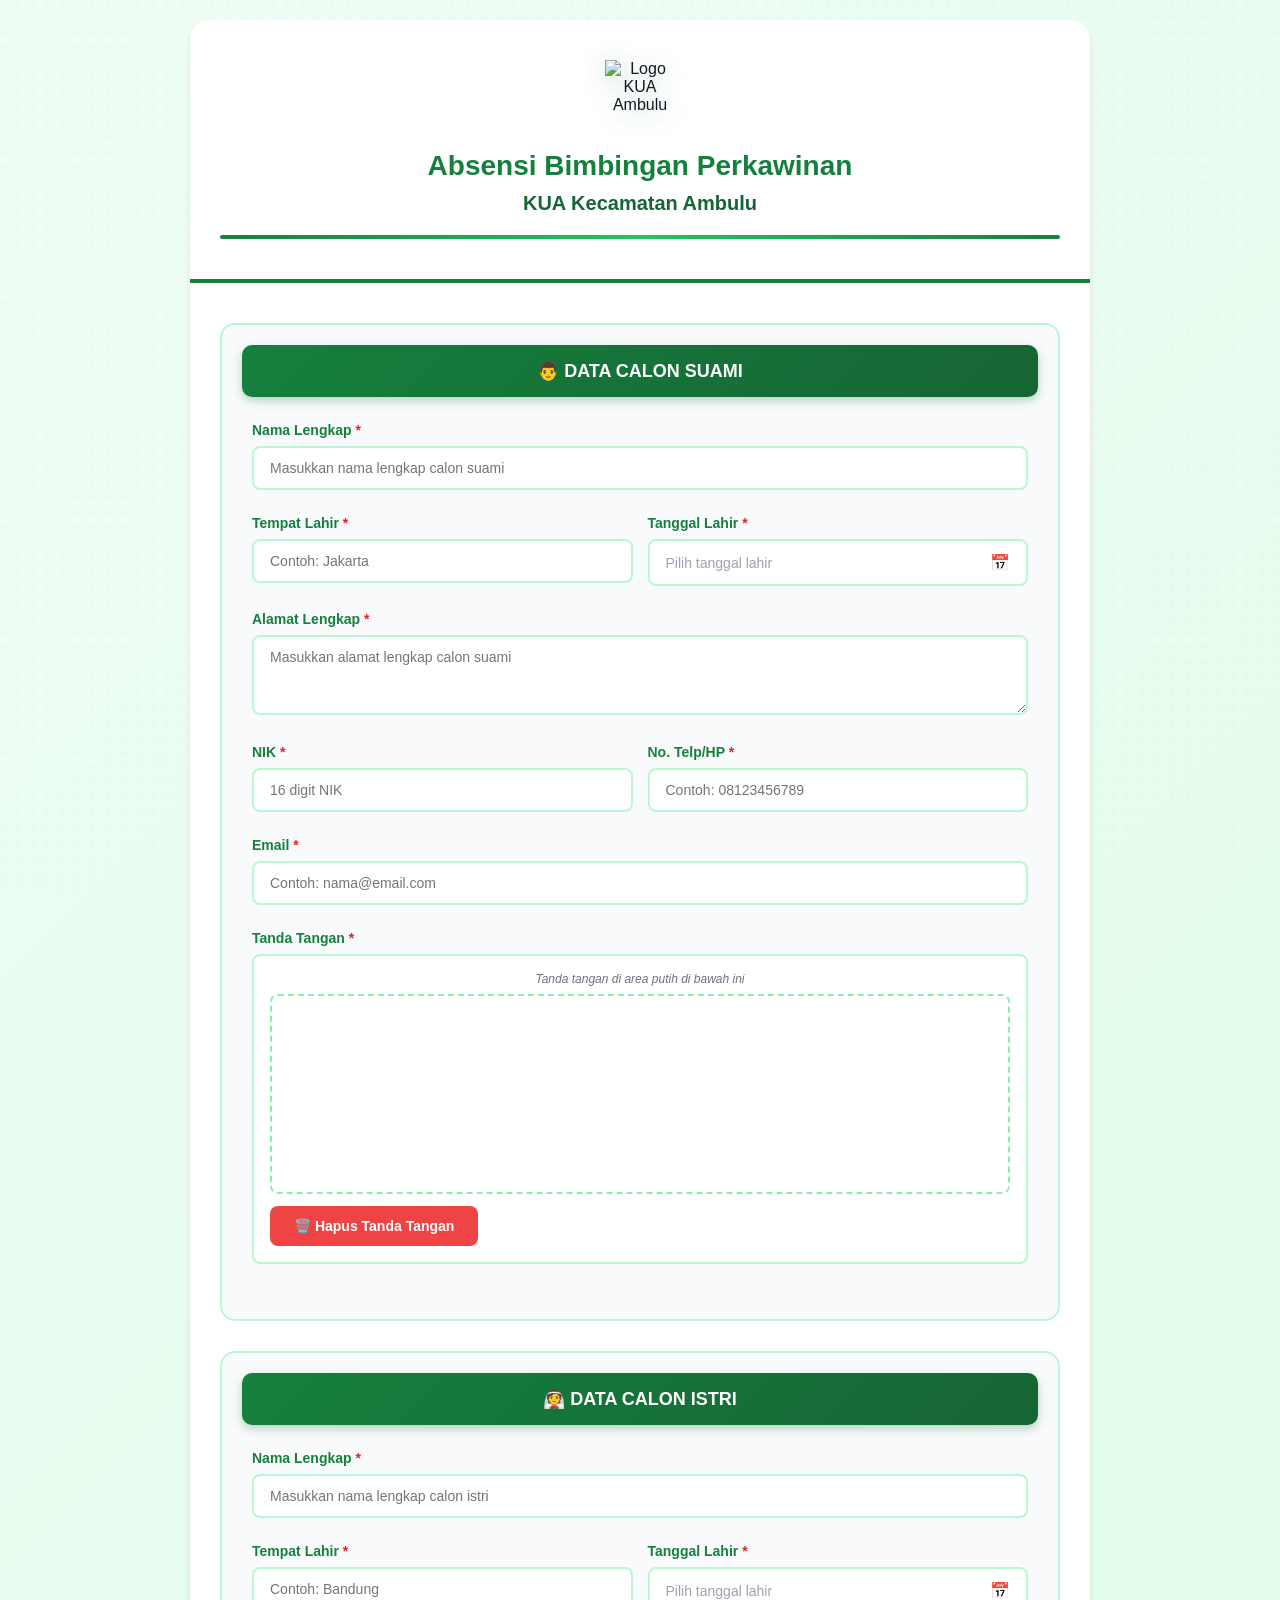
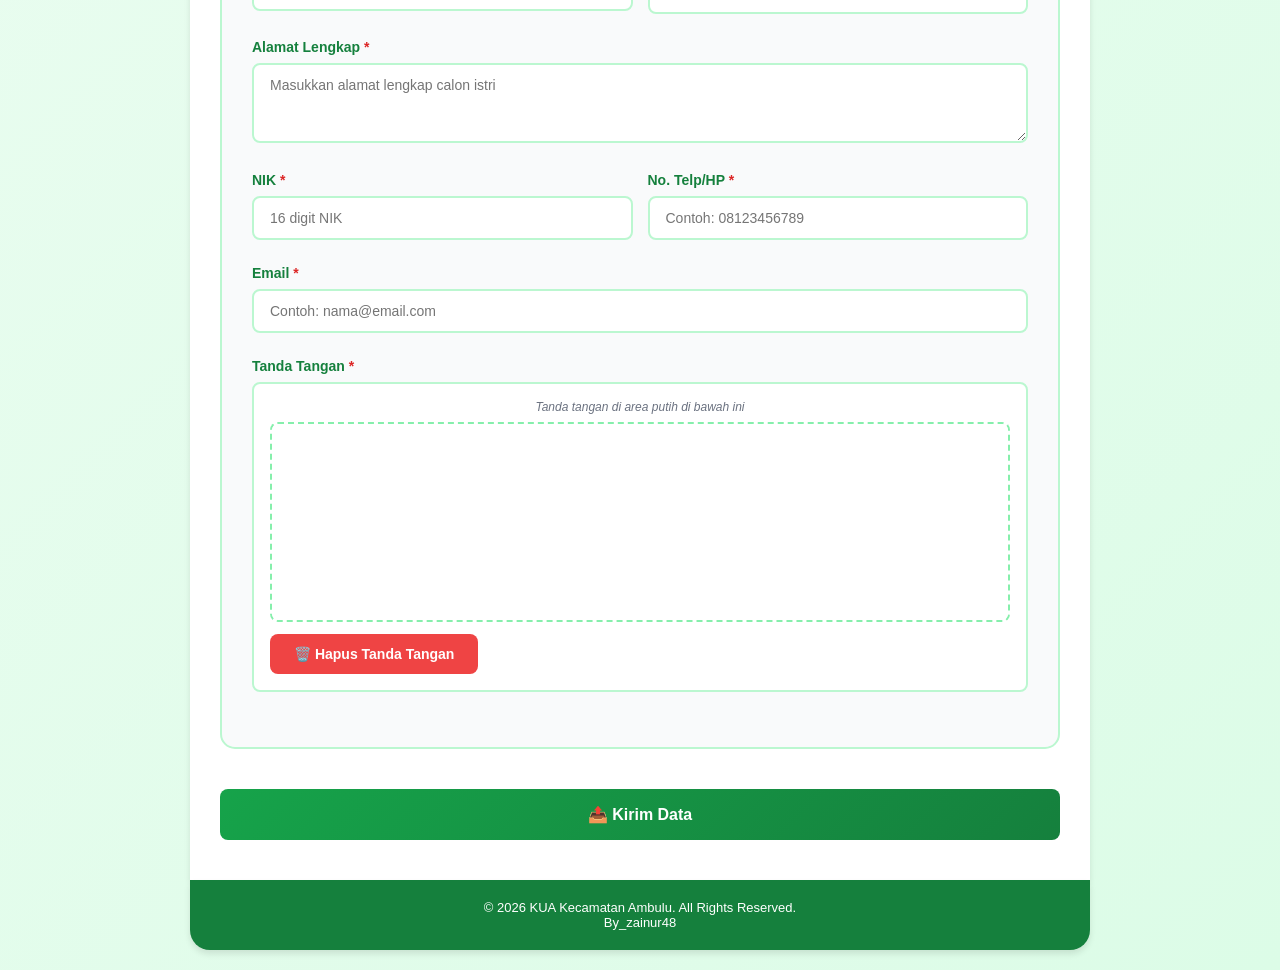
==== index.html @ 7204bd59 "update" ====
<!DOCTYPE html>
<html lang="id">
<head>
  <meta charset="UTF-8">
  <meta name="viewport" content="width=device-width, initial-scale=1.0">
  <meta name="description" content="Absensi Digital KUA Kecamatan Ambulu - Bimbingan Perkawinan Calon Pengantin">
  <meta name="keywords" content="KUA Ambulu, Bimbingan Perkawinan, Absensi Digital">
  <title>Absensi BimWin Digital KUA Ambulu</title>
  <link rel="icon" type="image/png" href="https://kuaambulu.github.io/SIKEN9/asset/logo.png">
  <link rel="stylesheet" href="css/style.css">
</head>
<body>
  <div class="container">
    <!-- Header -->
    <div class="header">
      <img src="https://kuaambulu.github.io/SIKEN9/asset/logo.png" alt="Logo KUA Ambulu" class="logo-image">
      <h1>Absensi Bimbingan Perkawinan</h1>
      <h2>KUA Kecamatan Ambulu</h2>
      <div class="divider"></div>
    </div>

    <!-- Form -->
    <div class="form-container">
      <div class="success-message" id="successMessage">
        Data berhasil disimpan! Terima kasih atas partisipasinya.
      </div>

      <form id="absensiForm">
        <!-- DATA CALON SUAMI -->
        <div class="couple-section">
          <div class="section-title">👨 DATA CALON SUAMI</div>
          
          <div class="form-group">
            <label>Nama Lengkap <span class="required">*</span></label>
            <input type="text" id="suami_namaLengkap" placeholder="Masukkan nama lengkap calon suami" required>
          </div>

          <div class="form-row">
            <div class="form-group">
              <label>Tempat Lahir <span class="required">*</span></label>
              <input type="text" id="suami_tempatLahir" placeholder="Contoh: Jakarta" required>
            </div>

            <div class="form-group">
              <label>Tanggal Lahir <span class="required">*</span></label>
              <!-- Hidden input menyimpan nilai YYYY-MM-DD untuk form submission -->
              <input type="hidden" id="suami_tanggalLahir">
              <!-- Display button yang menampilkan tanggal terpilih -->
              <div id="suami_tanggalLahir_display" class="date-display" tabindex="0" role="button" aria-label="Pilih tanggal lahir calon suami">
                <span class="date-display-text">Pilih tanggal lahir</span>
                <span class="date-display-icon">📅</span>
              </div>
            </div>
          </div>

          <div class="form-group">
            <label>Alamat Lengkap <span class="required">*</span></label>
            <textarea id="suami_alamatLengkap" placeholder="Masukkan alamat lengkap calon suami" required></textarea>
          </div>

          <div class="form-row">
            <div class="form-group">
              <label>NIK <span class="required">*</span></label>
              <input type="text" id="suami_nik" placeholder="16 digit NIK" maxlength="16" pattern="[0-9]{16}" inputmode="numeric" required>
            </div>

            <div class="form-group">
              <label>No. Telp/HP <span class="required">*</span></label>
              <input type="tel" id="suami_noTelp" placeholder="Contoh: 08123456789" pattern="[0-9]{10,13}" inputmode="numeric" required>
            </div>
          </div>

          <div class="form-group">
            <label>Email <span class="required">*</span></label>
            <input type="email" id="suami_email" placeholder="Contoh: nama@email.com" required>
          </div>

          <div class="form-group">
            <label>Tanda Tangan <span class="required">*</span></label>
            <div class="signature-container">
              <p class="signature-hint">Tanda tangan di area putih di bawah ini</p>
              <canvas id="suamiSignatureCanvas"></canvas>
              <button type="button" class="btn btn-clear" onclick="clearSignature('suami')">
                🗑️ Hapus Tanda Tangan
              </button>
            </div>
          </div>
        </div>

        <!-- DATA CALON ISTRI -->
        <div class="couple-section">
          <div class="section-title">👰 DATA CALON ISTRI</div>
          
          <div class="form-group">
            <label>Nama Lengkap <span class="required">*</span></label>
            <input type="text" id="istri_namaLengkap" placeholder="Masukkan nama lengkap calon istri" required>
          </div>

          <div class="form-row">
            <div class="form-group">
              <label>Tempat Lahir <span class="required">*</span></label>
              <input type="text" id="istri_tempatLahir" placeholder="Contoh: Bandung" required>
            </div>

            <div class="form-group">
              <label>Tanggal Lahir <span class="required">*</span></label>
              <input type="hidden" id="istri_tanggalLahir">
              <div id="istri_tanggalLahir_display" class="date-display" tabindex="0" role="button" aria-label="Pilih tanggal lahir calon istri">
                <span class="date-display-text">Pilih tanggal lahir</span>
                <span class="date-display-icon">📅</span>
              </div>
            </div>
          </div>

          <div class="form-group">
            <label>Alamat Lengkap <span class="required">*</span></label>
            <textarea id="istri_alamatLengkap" placeholder="Masukkan alamat lengkap calon istri" required></textarea>
          </div>

          <div class="form-row">
            <div class="form-group">
              <label>NIK <span class="required">*</span></label>
              <input type="text" id="istri_nik" placeholder="16 digit NIK" maxlength="16" pattern="[0-9]{16}" inputmode="numeric" required>
            </div>

            <div class="form-group">
              <label>No. Telp/HP <span class="required">*</span></label>
              <input type="tel" id="istri_noTelp" placeholder="Contoh: 08123456789" pattern="[0-9]{10,13}" inputmode="numeric" required>
            </div>
          </div>

          <div class="form-group">
            <label>Email <span class="required">*</span></label>
            <input type="email" id="istri_email" placeholder="Contoh: nama@email.com" required>
          </div>

          <div class="form-group">
            <label>Tanda Tangan <span class="required">*</span></label>
            <div class="signature-container">
              <p class="signature-hint">Tanda tangan di area putih di bawah ini</p>
              <canvas id="istriSignatureCanvas"></canvas>
              <button type="button" class="btn btn-clear" onclick="clearSignature('istri')">
                🗑️ Hapus Tanda Tangan
              </button>
            </div>
          </div>
        </div>

        <!-- Submit Button -->
        <button type="submit" class="btn btn-submit" id="submitBtn">
          📤 Kirim Data
        </button>
      </form>

      <div class="loading" id="loading">
        Mengirim data, mohon tunggu...
      </div>
    </div>

    <!-- Footer -->
    <div class="footer">
      <p>© <span id="year"></span> KUA Kecamatan Ambulu. All Rights Reserved.</p>
      <p>By_zainur48</p>
    </div>
  </div>

  <!-- External Scripts -->
  <script src="js/config.js"></script>
  <script src="js/signature.js"></script>
  <script src="js/validation.js"></script>
  <script src="js/app.js"></script>
</body>
</html>
---- css/style.css ----
/* ============================================
   ABSENSI DIGITAL KUA AMBULU - STYLESHEET
   ============================================ */

/* Reset & Base Styles */
* {
  margin: 0;
  padding: 0;
  box-sizing: border-box;
}

body {
  font-family: 'Segoe UI', Tahoma, Geneva, Verdana, sans-serif;
  background: linear-gradient(135deg, #f0fdf4 0%, #dcfce7 100%);
  min-height: 100vh;
  padding: 20px;
  position: relative;
  /* Paksa warna body agar tidak ikut dark mode sistem */
  color-scheme: light;
  color: #111827;
  background-color: #f0fdf4;
}

/* Batik Pattern Background */
body::before {
  content: '';
  position: fixed;
  top: 0;
  left: 0;
  right: 0;
  bottom: 0;
  background-image: url("data:image/svg+xml,%3Csvg width='60' height='60' viewBox='0 0 60 60' xmlns='http://www.w3.org/2000/svg'%3E%3Cg fill='none' fill-rule='evenodd'%3E%3Cg fill='%23065f46' fill-opacity='0.05'%3E%3Cpath d='M36 34v-4h-2v4h-4v2h4v4h2v-4h4v-2h-4zm0-30V0h-2v4h-4v2h4v4h2V6h4V4h-4zM6 34v-4H4v4H0v2h4v4h2v-4h4v-2H6zM6 4V0H4v4H0v2h4v4h2V6h4V4H6z'/%3E%3C/g%3E%3C/g%3E%3C/svg%3E");
  background-size: 30px 30px;
  opacity: 0.5;
  pointer-events: none;
  z-index: 0;
}

/* Container */
.container {
  max-width: 900px;
  margin: 0 auto;
  position: relative;
  z-index: 1;
}

/* Header */
.header {
  background: white;
  border-radius: 20px 20px 0 0;
  padding: 40px 30px;
  text-align: center;
  box-shadow: 0 4px 6px rgba(0, 0, 0, 0.1);
  border-bottom: 4px solid #15803d;
  color-scheme: light;
}

.logo-image {
  width: 70px;
  height: 70px;
  margin: 0 auto 20px;
  display: block;
  object-fit: contain;
  filter: drop-shadow(0 4px 12px rgba(21, 128, 61, 0.3));
}

/* Fallback for old logo div */
.logo {
  width: 50px;
  height: 50px;
  background: #15803d;
  border-radius: 50%;
  margin: 0 auto 20px;
  display: flex;
  align-items: center;
  justify-content: center;
  color: white;
  font-size: 32px;
  font-weight: bold;
  box-shadow: 0 4px 12px rgba(21, 128, 61, 0.3);
}

.header h1 {
  color: #15803d;
  font-size: 28px;
  margin-bottom: 10px;
}

.header h2 {
  color: #166534;
  font-size: 20px;
  font-weight: 600;
}

.divider {
  height: 4px;
  background: linear-gradient(90deg, #15803d 0%, #22c55e 50%, #15803d 100%);
  border-radius: 2px;
  margin-top: 20px;
}

/* Form Container */
.form-container {
  background: white;
  padding: 40px 30px;
  box-shadow: 0 4px 6px rgba(0, 0, 0, 0.1);
  color-scheme: light;
  color: #111827;
}

.section-title {
  background: linear-gradient(135deg, #15803d 0%, #166534 100%);
  color: white;
  padding: 15px 20px;
  margin: -10px -10px 25px -10px;
  border-radius: 10px;
  font-size: 18px;
  font-weight: bold;
  text-align: center;
  box-shadow: 0 4px 10px rgba(21, 128, 61, 0.3);
}

.couple-section {
  background: #f9fafb;
  padding: 30px;
  border-radius: 15px;
  margin-bottom: 30px;
  border: 2px solid #bbf7d0;
  color-scheme: light;
}

/* Form Elements */
.form-group {
  margin-bottom: 25px;
}

.form-row {
  display: grid;
  grid-template-columns: 1fr 1fr;
  gap: 15px;
}

label {
  display: block;
  color: #15803d;
  font-weight: 600;
  margin-bottom: 8px;
  font-size: 14px;
}

.required {
  color: #dc2626;
}

input[type="text"],
input[type="tel"],
input[type="email"],
textarea {
  width: 100%;
  padding: 12px 16px;
  border: 2px solid #bbf7d0;
  border-radius: 8px;
  font-size: 14px;
  transition: all 0.3s;
  font-family: inherit;
  background: #ffffff;
  color: #111827;
  color-scheme: light;
}

input[type="text"]:focus,
input[type="tel"]:focus,
input[type="email"]:focus,
textarea:focus {
  outline: none;
  border-color: #22c55e;
  box-shadow: 0 0 0 3px rgba(34, 197, 94, 0.1);
}

/* Error state */
input.error,
textarea.error,
canvas.error {
  border-color: #ef4444 !important;
  box-shadow: 0 0 0 3px rgba(239, 68, 68, 0.1) !important;
}

textarea {
  resize: vertical;
  min-height: 80px;
}

/* ============================================
   CUSTOM DATE PICKER DISPLAY
   ============================================ */
.date-display {
  width: 100%;
  padding: 12px 16px;
  border: 2px solid #bbf7d0;
  border-radius: 8px;
  font-size: 14px;
  background: #ffffff;
  color: #9ca3af;
  cursor: pointer;
  display: flex;
  align-items: center;
  justify-content: space-between;
  transition: all 0.3s;
  user-select: none;
  min-height: 46px;
  color-scheme: light;
}

.date-display:hover,
.date-display:focus {
  border-color: #22c55e;
  box-shadow: 0 0 0 3px rgba(34, 197, 94, 0.1);
  outline: none;
}

.date-display .date-display-text {
  flex: 1;
}

.date-display .date-display-icon {
  font-size: 16px;
  margin-left: 8px;
}

.date-display.has-value {
  color: #111827;
}

/* ============================================
   SIGNATURE CANVAS - PUTIH, ANTI DARK MODE
   ============================================ */
.signature-container {
  border: 2px solid #bbf7d0;
  border-radius: 8px;
  padding: 16px;
  background: white;
  color-scheme: light;
}

.signature-hint {
  font-size: 12px;
  color: #6b7280;
  margin-bottom: 8px;
  text-align: center;
  font-style: italic;
}

canvas {
  width: 100%;
  height: 200px;
  border: 2px dashed #86efac;
  border-radius: 8px;
  /* PAKSA background putih - tidak ikut dark mode */
  background: #ffffff !important;
  background-color: #ffffff !important;
  cursor: crosshair;
  touch-action: none;
  display: block;
  /* Cegah dark mode mengubah warna canvas */
  color-scheme: light;
  forced-color-adjust: none;
}

/* Buttons */
.btn {
  padding: 12px 24px;
  border: none;
  border-radius: 8px;
  font-size: 14px;
  font-weight: 600;
  cursor: pointer;
  transition: all 0.3s;
  display: inline-flex;
  align-items: center;
  gap: 8px;
}

.btn-clear {
  background: #ef4444;
  color: white;
  margin-top: 12px;
}

.btn-clear:hover {
  background: #dc2626;
  transform: translateY(-1px);
}

.btn-submit {
  width: 100%;
  background: linear-gradient(135deg, #16a34a 0%, #15803d 100%);
  color: white;
  padding: 16px;
  font-size: 16px;
  margin-top: 10px;
  justify-content: center;
}

.btn-submit:hover:not(:disabled) {
  transform: translateY(-2px);
  box-shadow: 0 6px 20px rgba(22, 163, 74, 0.4);
}

.btn-submit:disabled {
  opacity: 0.6;
  cursor: not-allowed;
}

/* Footer */
.footer {
  background: #15803d;
  padding: 20px 30px;
  text-align: center;
  border-radius: 0 0 20px 20px;
  box-shadow: 0 4px 6px rgba(0, 0, 0, 0.1);
}

.footer p {
  color: white;
  font-size: 13px;
}

/* Loading & Messages */
.loading {
  display: none;
  text-align: center;
  padding: 20px;
  color: #15803d;
  font-weight: 600;
}

.loading.active {
  display: block;
}

.success-message {
  display: none;
  background: #d1fae5;
  border: 2px solid #22c55e;
  color: #15803d;
  padding: 16px;
  border-radius: 8px;
  margin-bottom: 20px;
  font-weight: 600;
}

.success-message.active {
  display: block;
}

/* Responsive Design */
@media (max-width: 768px) {
  .form-row {
    grid-template-columns: 1fr;
  }
  
  .logo-image {
    width: 80px;
    height: 80px;
  }
}

@media (max-width: 640px) {
  .header h1 {
    font-size: 24px;
  }
  
  .header h2 {
    font-size: 18px;
  }
  
  .form-container {
    padding: 30px 20px;
  }
  
  .couple-section {
    padding: 20px;
  }
  
  .logo-image {
    width: 70px;
    height: 70px;
  }
}
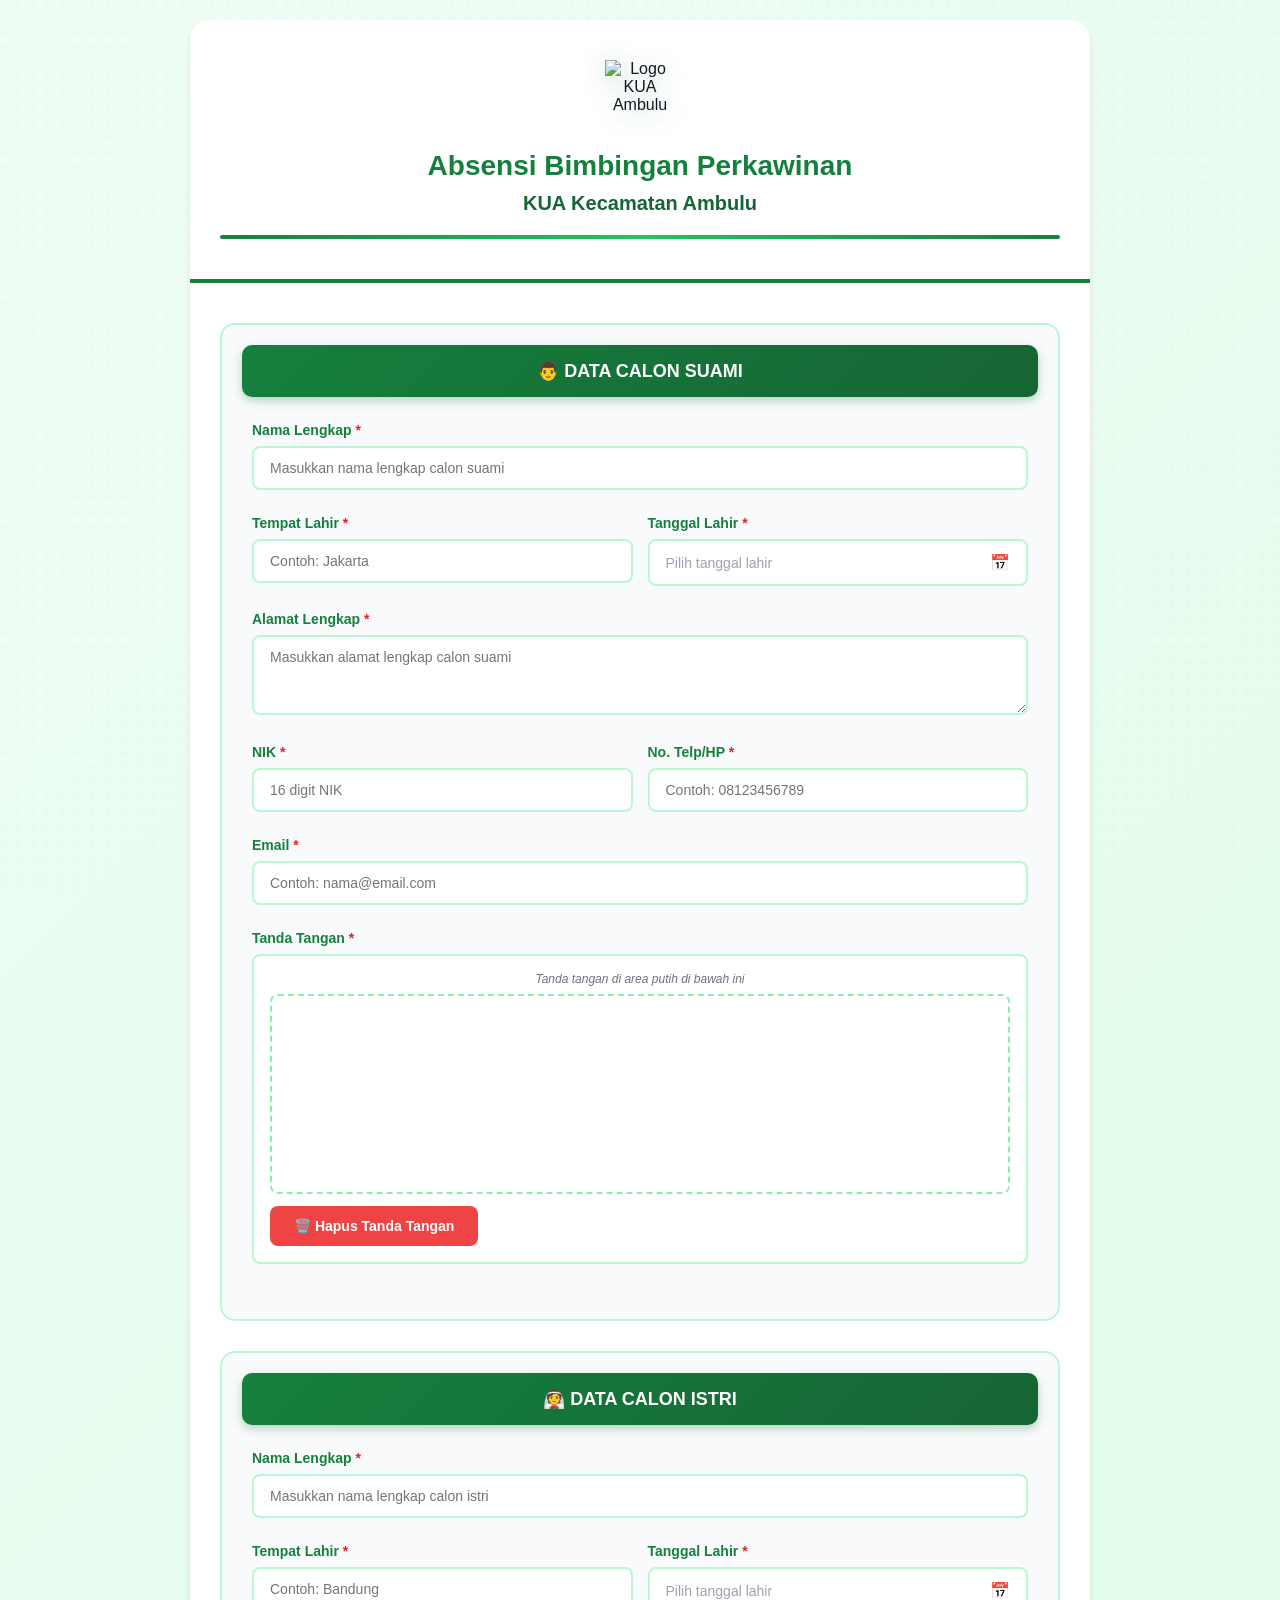
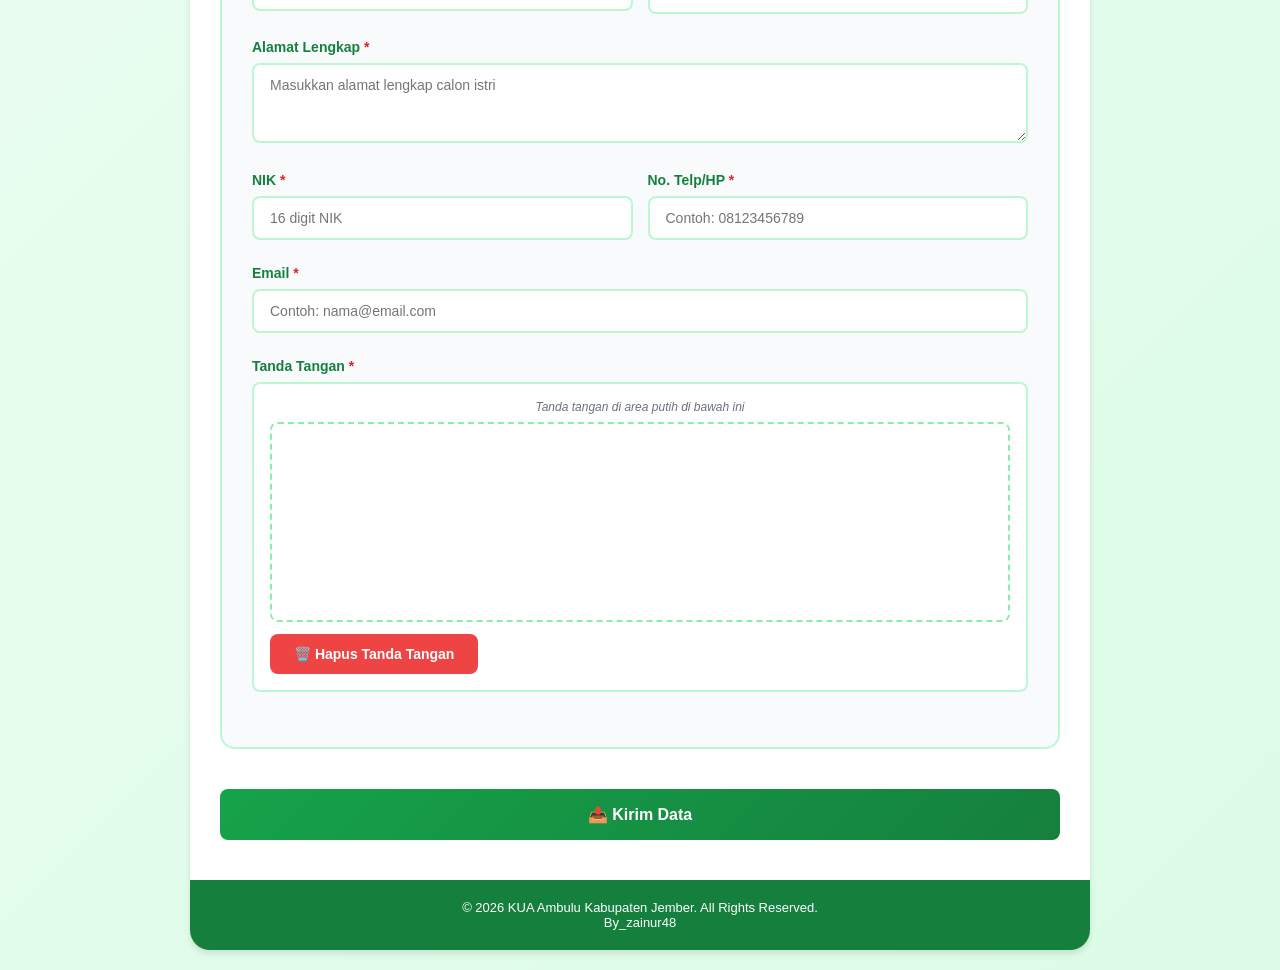
==== commit a867281e: "update" ====
--- a/index.html
+++ b/index.html
@@ -159,8 +159,79 @@
 
     <!-- Footer -->
     <div class="footer">
-      <p>© <span id="year"></span> KUA Kecamatan Ambulu. All Rights Reserved.</p>
+      <p>© <span id="year"></span> KUA Ambulu Kabupaten Jember. All Rights Reserved.</p>
       <p>By_zainur48</p>
+    </div>
+  </div>
+
+  <!-- HALAMAN SUKSES - Bukti Pendaftaran -->
+  <div id="successPage" class="success-page" style="display:none;">
+    <div class="success-page-inner">
+
+      <!-- Kop Surat -->
+      <div class="bukti-header">
+        <div class="bukti-kop">
+          <img src="https://kuaambulu.github.io/SIKEN9/asset/logo.png" alt="Logo KUA" class="bukti-logo">
+          <div class="bukti-kop-text">
+            <div class="bukti-instansi">KEMENTERIAN AGAMA REPUBLIK INDONESIA</div>
+            <div class="bukti-kantor">KUA AMBULU KABUPATEN JEMBER</div>
+            <div class="bukti-alamat">Jl. Watu Ulo No. 113, Ambulu, Kabupaten Jember, Jawa Timur</div>
+          </div>
+        </div>
+        <div class="bukti-garis-top"></div>
+        <div class="bukti-judul-wrap">
+          <div class="bukti-judul">BUKTI PENDAFTARAN</div>
+          <div class="bukti-subjudul">BIMBINGAN PERKAWINAN CALON PENGANTIN</div>
+        </div>
+      </div>
+
+      <!-- Ikon & Status -->
+      <div class="bukti-status">
+        <div class="bukti-centang">&#10003;</div>
+        <div class="bukti-status-text">Data Berhasil Disimpan</div>
+        <div class="bukti-waktu-label">Waktu Pendaftaran:</div>
+        <div class="bukti-waktu" id="buktiWaktu">-</div>
+      </div>
+
+      <!-- Tabel Data -->
+      <div class="bukti-body">
+        <div class="bukti-section-label">&#128104; Calon Suami</div>
+        <table class="bukti-tabel">
+          <tr>
+            <td class="bukti-td-label">Nama Lengkap</td>
+            <td class="bukti-td-sep">:</td>
+            <td class="bukti-td-val" id="bukti_suami_nama">-</td>
+          </tr>
+        </table>
+
+        <div class="bukti-section-label" style="margin-top:16px;">&#128112; Calon Istri</div>
+        <table class="bukti-tabel">
+          <tr>
+            <td class="bukti-td-label">Nama Lengkap</td>
+            <td class="bukti-td-sep">:</td>
+            <td class="bukti-td-val" id="bukti_istri_nama">-</td>
+          </tr>
+        </table>
+      </div>
+
+      <!-- Catatan -->
+      <div class="bukti-catatan">
+        <p>Terimakasih telah mendaftarkan kehadirannya pada kegiatan Bimbingan Perkawinan di KUA Ambulu Kabupaten Jember.</p>
+      </div>
+
+      <!-- Tombol -->
+      <div class="bukti-actions">
+        <button class="btn btn-new-form" onclick="kembaliKeForm()">
+          &#128221; Isi Form Baru
+        </button>
+      </div>
+
+      <!-- Footer Struk -->
+      <div class="bukti-footer">
+        <div class="bukti-garis-bottom"></div>
+        <p>&#169; <span id="buktiYear"></span> KUA Ambulu Kabupaten Jember &nbsp;|&nbsp; By_zainur48</p>
+      </div>
+
     </div>
   </div>
 
--- a/css/style.css
+++ b/css/style.css
@@ -386,4 +386,279 @@
     width: 70px;
     height: 70px;
   }
+}
+
+/* ============================================
+   HALAMAN SUKSES - BUKTI PENDAFTARAN
+   ============================================ */
+
+.success-page {
+  display: none;
+  min-height: 100vh;
+  background: linear-gradient(135deg, #f0fdf4 0%, #dcfce7 100%);
+  padding: 30px 20px;
+  align-items: flex-start;
+  justify-content: center;
+  color-scheme: light;
+  color: #111827;
+}
+
+.success-page-inner {
+  background: #ffffff;
+  width: 100%;
+  max-width: 600px;
+  border-radius: 16px;
+  box-shadow: 0 8px 40px rgba(21, 128, 61, 0.15);
+  overflow: hidden;
+  color-scheme: light;
+  color: #111827;
+}
+
+/* --- Kop Surat --- */
+.bukti-header {
+  background: #ffffff;
+  padding: 28px 28px 0 28px;
+}
+
+.bukti-kop {
+  display: flex;
+  align-items: center;
+  gap: 16px;
+  margin-bottom: 18px;
+}
+
+.bukti-logo {
+  width: 72px;
+  height: 72px;
+  object-fit: contain;
+  flex-shrink: 0;
+}
+
+.bukti-kop-text {
+  text-align: left;
+}
+
+.bukti-instansi {
+  font-size: 11px;
+  font-weight: 700;
+  color: #374151;
+  letter-spacing: 0.04em;
+  text-transform: uppercase;
+  line-height: 1.4;
+}
+
+.bukti-kantor {
+  font-size: 15px;
+  font-weight: 800;
+  color: #15803d;
+  line-height: 1.4;
+  margin-top: 3px;
+}
+
+.bukti-alamat {
+  font-size: 11px;
+  color: #6b7280;
+  margin-top: 2px;
+  line-height: 1.4;
+}
+
+.bukti-garis-top {
+  height: 3px;
+  background: linear-gradient(90deg, #15803d 0%, #22c55e 50%, #15803d 100%);
+  border-radius: 2px;
+  margin-bottom: 14px;
+}
+
+.bukti-judul-wrap {
+  text-align: center;
+  padding-bottom: 20px;
+}
+
+.bukti-judul {
+  font-size: 17px;
+  font-weight: 800;
+  color: #111827;
+  letter-spacing: 0.08em;
+  text-transform: uppercase;
+}
+
+.bukti-subjudul {
+  font-size: 12px;
+  color: #6b7280;
+  margin-top: 4px;
+  letter-spacing: 0.04em;
+}
+
+/* --- Status Sukses --- */
+.bukti-status {
+  background: linear-gradient(135deg, #15803d 0%, #166534 100%);
+  padding: 28px 28px 24px;
+  text-align: center;
+  color: #ffffff;
+}
+
+.bukti-centang {
+  width: 60px;
+  height: 60px;
+  background: rgba(255,255,255,0.2);
+  border: 3px solid rgba(255,255,255,0.6);
+  border-radius: 50%;
+  display: flex;
+  align-items: center;
+  justify-content: center;
+  font-size: 30px;
+  font-weight: 900;
+  margin: 0 auto 12px;
+  line-height: 1;
+}
+
+.bukti-status-text {
+  font-size: 20px;
+  font-weight: 700;
+  color: #ffffff;
+  margin-bottom: 16px;
+}
+
+.bukti-waktu-label {
+  font-size: 11px;
+  color: rgba(255,255,255,0.75);
+  text-transform: uppercase;
+  letter-spacing: 0.06em;
+  margin-bottom: 4px;
+}
+
+.bukti-waktu {
+  font-size: 14px;
+  font-weight: 600;
+  color: #ffffff;
+  background: rgba(255,255,255,0.15);
+  display: inline-block;
+  padding: 6px 18px;
+  border-radius: 20px;
+  border: 1px solid rgba(255,255,255,0.3);
+}
+
+/* --- Body Data --- */
+.bukti-body {
+  padding: 24px 28px 8px;
+  background: #ffffff;
+}
+
+.bukti-section-label {
+  font-size: 13px;
+  font-weight: 700;
+  color: #15803d;
+  background: #f0fdf4;
+  border-left: 4px solid #15803d;
+  padding: 7px 12px;
+  border-radius: 0 6px 6px 0;
+  margin-bottom: 10px;
+}
+
+.bukti-tabel {
+  width: 100%;
+  border-collapse: collapse;
+  font-size: 14px;
+}
+
+.bukti-td-label {
+  color: #6b7280;
+  font-weight: 500;
+  width: 130px;
+  padding: 6px 8px 6px 0;
+  vertical-align: top;
+  white-space: nowrap;
+}
+
+.bukti-td-sep {
+  color: #9ca3af;
+  padding: 6px 10px 6px 0;
+  vertical-align: top;
+}
+
+.bukti-td-val {
+  color: #111827;
+  font-weight: 600;
+  padding: 6px 0;
+  vertical-align: top;
+}
+
+/* --- Catatan --- */
+.bukti-catatan {
+  margin: 16px 28px;
+  padding: 12px 16px;
+  background: #fffbeb;
+  border: 1px solid #fde68a;
+  border-radius: 8px;
+  font-size: 12px;
+  color: #92400e;
+  line-height: 1.6;
+}
+
+/* --- Tombol --- */
+.bukti-actions {
+  padding: 8px 28px 24px;
+  text-align: center;
+}
+
+.btn-new-form {
+  background: linear-gradient(135deg, #16a34a 0%, #15803d 100%);
+  color: #ffffff;
+  border: none;
+  padding: 14px 36px;
+  border-radius: 10px;
+  font-size: 15px;
+  font-weight: 700;
+  cursor: pointer;
+  transition: all 0.3s;
+  display: inline-flex;
+  align-items: center;
+  gap: 8px;
+}
+
+.btn-new-form:hover {
+  transform: translateY(-2px);
+  box-shadow: 0 6px 20px rgba(22, 163, 74, 0.35);
+}
+
+/* --- Footer Struk --- */
+.bukti-footer {
+  background: #f9fafb;
+  padding: 14px 28px;
+  text-align: center;
+}
+
+.bukti-garis-bottom {
+  height: 2px;
+  background: linear-gradient(90deg, #15803d 0%, #22c55e 50%, #15803d 100%);
+  border-radius: 2px;
+  margin-bottom: 12px;
+}
+
+.bukti-footer p {
+  font-size: 11px;
+  color: #9ca3af;
+}
+
+/* Responsive */
+@media (max-width: 640px) {
+  .bukti-kop {
+    flex-direction: column;
+    text-align: center;
+  }
+  .bukti-kop-text {
+    text-align: center;
+  }
+  .bukti-header,
+  .bukti-body,
+  .bukti-catatan,
+  .bukti-actions,
+  .bukti-footer {
+    padding-left: 18px;
+    padding-right: 18px;
+  }
+  .bukti-td-label {
+    width: 110px;
+    font-size: 13px;
+  }
 }
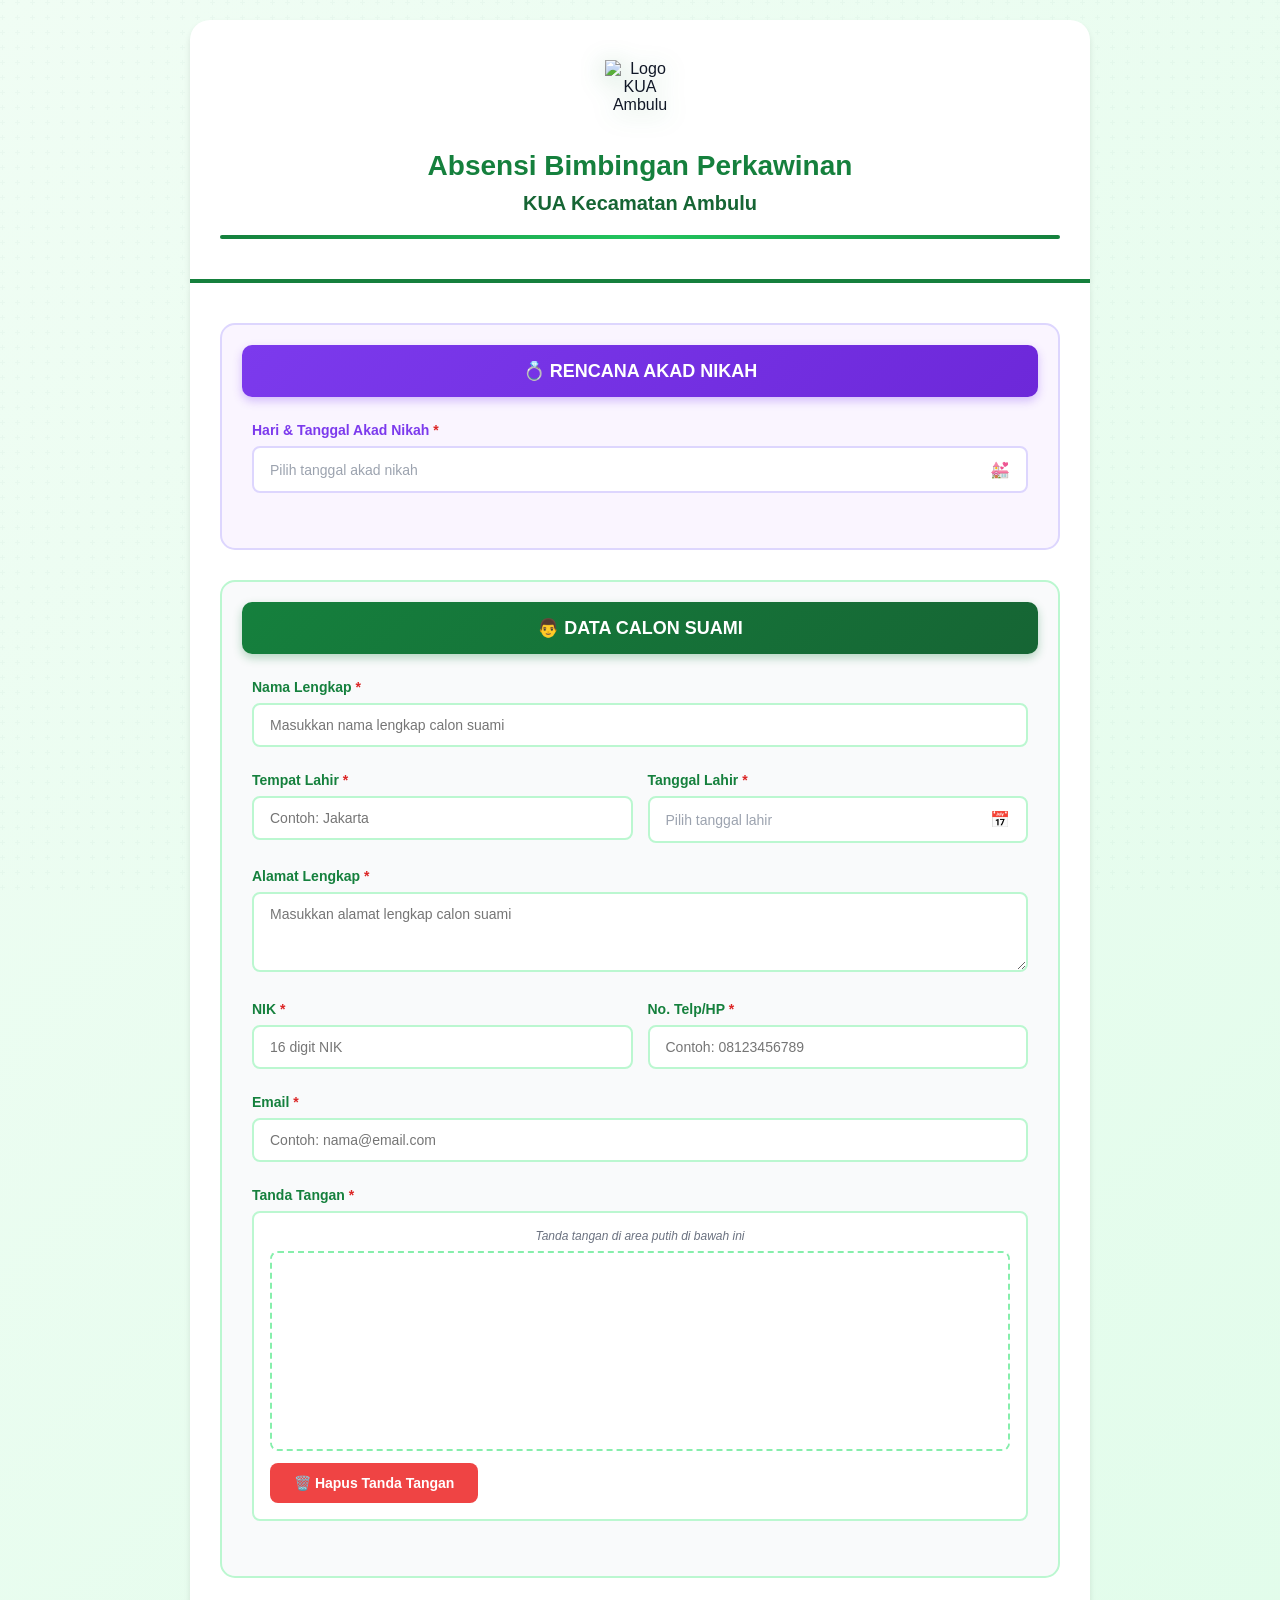
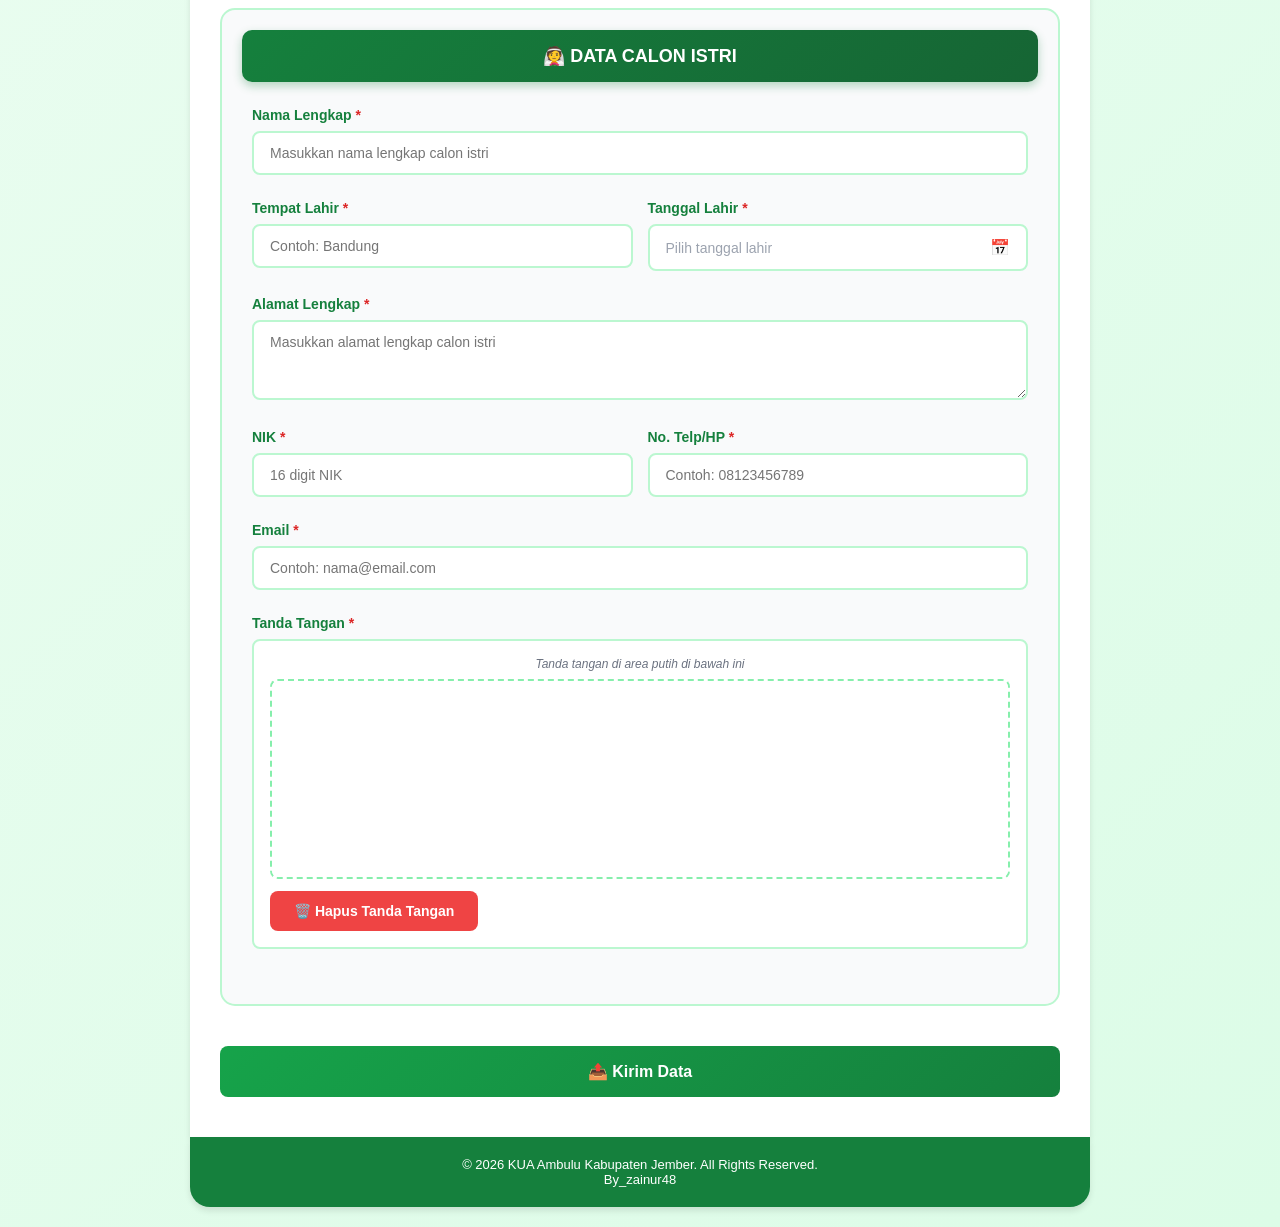
==== commit 21df5cf8: "versi 2.1" ====
--- a/index.html
+++ b/index.html
@@ -26,6 +26,23 @@
       </div>
 
       <form id="absensiForm">
+
+        <!-- ===== RENCANA AKAD NIKAH ===== -->
+        <div class="couple-section akad-section">
+          <div class="section-title">💍 RENCANA AKAD NIKAH</div>
+
+          <div class="form-group">
+            <label>Hari & Tanggal Akad Nikah <span class="required">*</span></label>
+            <!-- Hidden input menyimpan nilai YYYY-MM-DD -->
+            <input type="hidden" id="tgl_akad">
+            <!-- Display button -->
+            <div id="tgl_akad_display" class="date-display" tabindex="0" role="button" aria-label="Pilih tanggal akad nikah">
+              <span class="date-display-text">Pilih tanggal akad nikah</span>
+              <span class="date-display-icon">💒</span>
+            </div>
+          </div>
+        </div>
+
         <!-- DATA CALON SUAMI -->
         <div class="couple-section">
           <div class="section-title">👨 DATA CALON SUAMI</div>
@@ -43,9 +60,7 @@
 
             <div class="form-group">
               <label>Tanggal Lahir <span class="required">*</span></label>
-              <!-- Hidden input menyimpan nilai YYYY-MM-DD untuk form submission -->
               <input type="hidden" id="suami_tanggalLahir">
-              <!-- Display button yang menampilkan tanggal terpilih -->
               <div id="suami_tanggalLahir_display" class="date-display" tabindex="0" role="button" aria-label="Pilih tanggal lahir calon suami">
                 <span class="date-display-text">Pilih tanggal lahir</span>
                 <span class="date-display-icon">📅</span>
@@ -212,6 +227,15 @@
             <td class="bukti-td-val" id="bukti_istri_nama">-</td>
           </tr>
         </table>
+
+        <div class="bukti-section-label" style="margin-top:16px;">&#128146; Rencana Akad Nikah</div>
+        <table class="bukti-tabel">
+          <tr>
+            <td class="bukti-td-label">Tanggal Akad</td>
+            <td class="bukti-td-sep">:</td>
+            <td class="bukti-td-val" id="bukti_tgl_akad">-</td>
+          </tr>
+        </table>
       </div>
 
       <!-- Catatan -->
--- a/css/style.css
+++ b/css/style.css
@@ -15,7 +15,6 @@
   min-height: 100vh;
   padding: 20px;
   position: relative;
-  /* Paksa warna body agar tidak ikut dark mode sistem */
   color-scheme: light;
   color: #111827;
   background-color: #f0fdf4;
@@ -64,7 +63,6 @@
   filter: drop-shadow(0 4px 12px rgba(21, 128, 61, 0.3));
 }
 
-/* Fallback for old logo div */
 .logo {
   width: 50px;
   height: 50px;
@@ -129,6 +127,33 @@
   color-scheme: light;
 }
 
+/* ============================================
+   SEKSI AKAD NIKAH - Ungu / Merah Muda
+   ============================================ */
+.akad-section {
+  background: #faf5ff;
+  border: 2px solid #ddd6fe;
+}
+
+.akad-section .section-title {
+  background: linear-gradient(135deg, #7c3aed 0%, #6d28d9 100%);
+  box-shadow: 0 4px 10px rgba(124, 58, 237, 0.3);
+}
+
+.akad-section .date-display {
+  border-color: #ddd6fe;
+}
+
+.akad-section .date-display:hover,
+.akad-section .date-display:focus {
+  border-color: #7c3aed;
+  box-shadow: 0 0 0 3px rgba(124, 58, 237, 0.1);
+}
+
+.akad-section label {
+  color: #7c3aed;
+}
+
 /* Form Elements */
 .form-group {
   margin-bottom: 25px;
@@ -177,7 +202,6 @@
   box-shadow: 0 0 0 3px rgba(34, 197, 94, 0.1);
 }
 
-/* Error state */
 input.error,
 textarea.error,
 canvas.error {
@@ -255,13 +279,11 @@
   height: 200px;
   border: 2px dashed #86efac;
   border-radius: 8px;
-  /* PAKSA background putih - tidak ikut dark mode */
   background: #ffffff !important;
   background-color: #ffffff !important;
   cursor: crosshair;
   touch-action: none;
   display: block;
-  /* Cegah dark mode mengubah warna canvas */
   color-scheme: light;
   forced-color-adjust: none;
 }
@@ -555,6 +577,13 @@
   margin-bottom: 10px;
 }
 
+/* Label khusus untuk akad di halaman bukti */
+.bukti-section-label.akad {
+  color: #7c3aed;
+  background: #f5f3ff;
+  border-left-color: #7c3aed;
+}
+
 .bukti-tabel {
   width: 100%;
   border-collapse: collapse;
@@ -581,6 +610,12 @@
   font-weight: 600;
   padding: 6px 0;
   vertical-align: top;
+}
+
+/* Highlight tanggal akad di halaman bukti */
+.bukti-td-val.akad-val {
+  color: #7c3aed;
+  font-weight: 700;
 }
 
 /* --- Catatan --- */
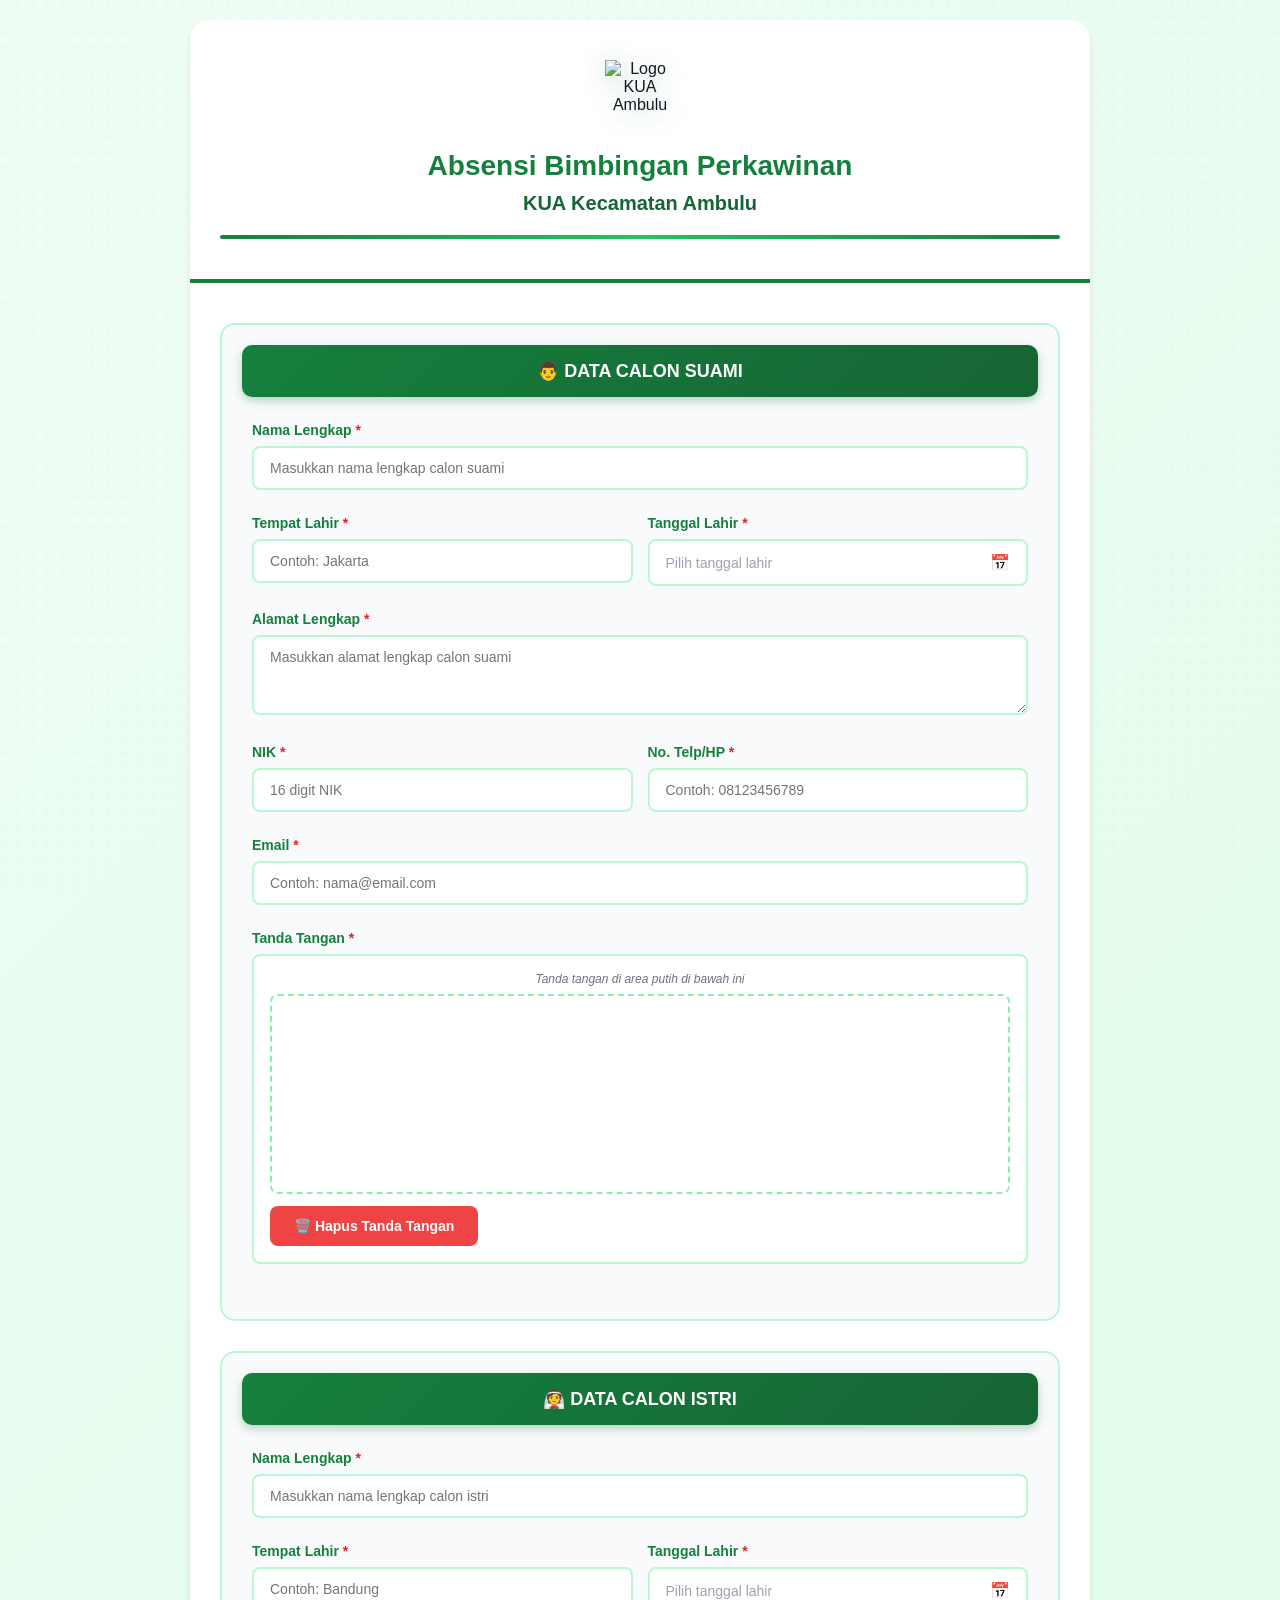
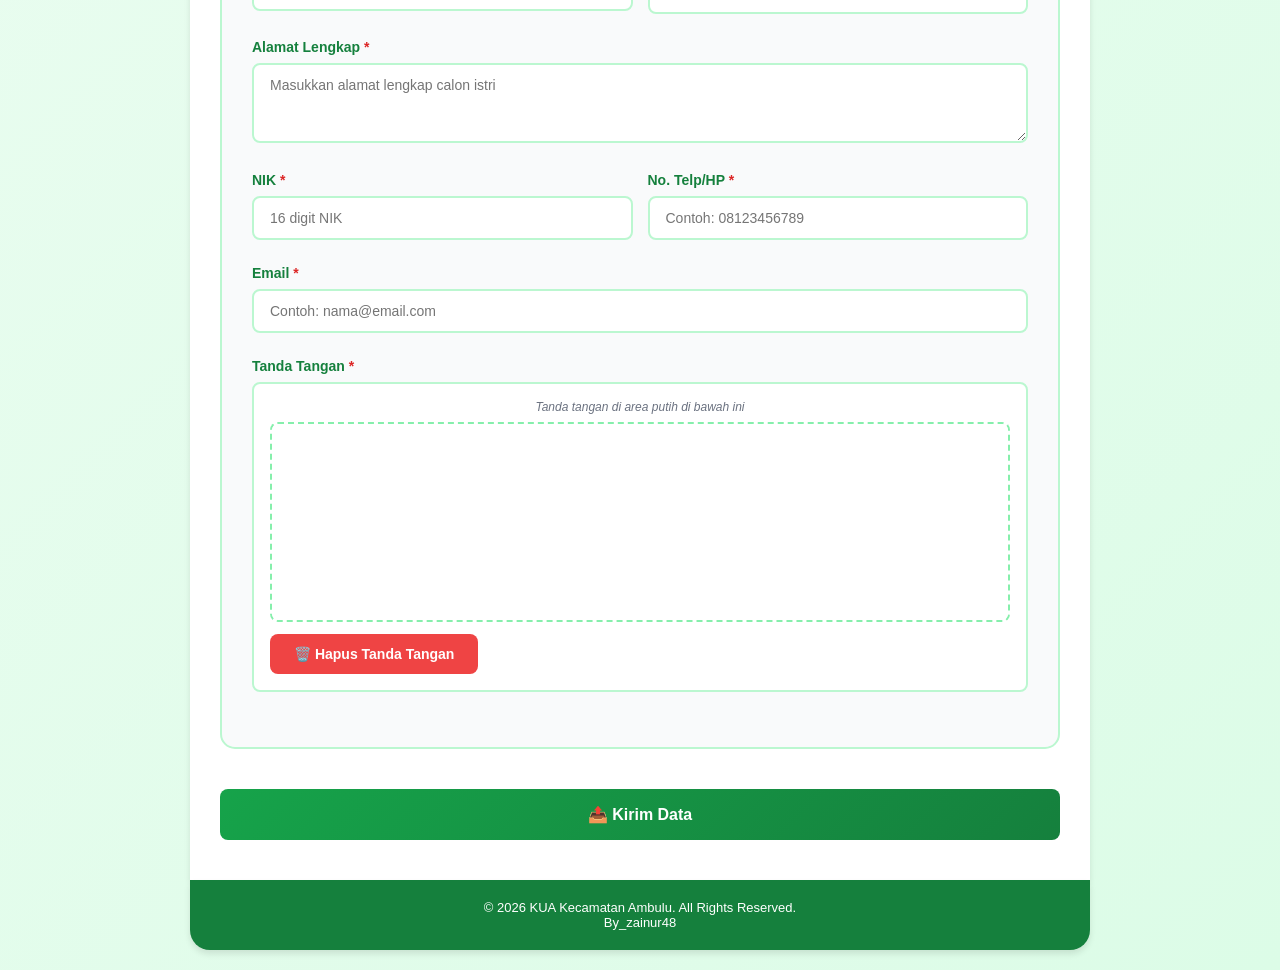
==== commit bc04db28: "Update index.html for office name and form changes" ====
--- a/index.html
+++ b/index.html
@@ -26,23 +26,6 @@
       </div>
 
       <form id="absensiForm">
-
-        <!-- ===== RENCANA AKAD NIKAH ===== -->
-        <div class="couple-section akad-section">
-          <div class="section-title">💍 RENCANA AKAD NIKAH</div>
-
-          <div class="form-group">
-            <label>Hari & Tanggal Akad Nikah <span class="required">*</span></label>
-            <!-- Hidden input menyimpan nilai YYYY-MM-DD -->
-            <input type="hidden" id="tgl_akad">
-            <!-- Display button -->
-            <div id="tgl_akad_display" class="date-display" tabindex="0" role="button" aria-label="Pilih tanggal akad nikah">
-              <span class="date-display-text">Pilih tanggal akad nikah</span>
-              <span class="date-display-icon">💒</span>
-            </div>
-          </div>
-        </div>
-
         <!-- DATA CALON SUAMI -->
         <div class="couple-section">
           <div class="section-title">👨 DATA CALON SUAMI</div>
@@ -60,7 +43,9 @@
 
             <div class="form-group">
               <label>Tanggal Lahir <span class="required">*</span></label>
+              <!-- Hidden input menyimpan nilai YYYY-MM-DD untuk form submission -->
               <input type="hidden" id="suami_tanggalLahir">
+              <!-- Display button yang menampilkan tanggal terpilih -->
               <div id="suami_tanggalLahir_display" class="date-display" tabindex="0" role="button" aria-label="Pilih tanggal lahir calon suami">
                 <span class="date-display-text">Pilih tanggal lahir</span>
                 <span class="date-display-icon">📅</span>
@@ -174,7 +159,7 @@
 
     <!-- Footer -->
     <div class="footer">
-      <p>© <span id="year"></span> KUA Ambulu Kabupaten Jember. All Rights Reserved.</p>
+      <p>© <span id="year"></span> KUA Kecamatan Ambulu. All Rights Reserved.</p>
       <p>By_zainur48</p>
     </div>
   </div>
@@ -189,8 +174,8 @@
           <img src="https://kuaambulu.github.io/SIKEN9/asset/logo.png" alt="Logo KUA" class="bukti-logo">
           <div class="bukti-kop-text">
             <div class="bukti-instansi">KEMENTERIAN AGAMA REPUBLIK INDONESIA</div>
-            <div class="bukti-kantor">KUA AMBULU KABUPATEN JEMBER</div>
-            <div class="bukti-alamat">Jl. Watu Ulo No. 113, Ambulu, Kabupaten Jember, Jawa Timur</div>
+            <div class="bukti-kantor">KANTOR URUSAN AGAMA KECAMATAN AMBULU</div>
+            <div class="bukti-alamat">Jl. Jember No. 1, Ambulu, Kabupaten Jember, Jawa Timur</div>
           </div>
         </div>
         <div class="bukti-garis-top"></div>
@@ -227,33 +212,27 @@
             <td class="bukti-td-val" id="bukti_istri_nama">-</td>
           </tr>
         </table>
-
-        <div class="bukti-section-label" style="margin-top:16px;">&#128146; Rencana Akad Nikah</div>
-        <table class="bukti-tabel">
-          <tr>
-            <td class="bukti-td-label">Tanggal Akad</td>
-            <td class="bukti-td-sep">:</td>
-            <td class="bukti-td-val" id="bukti_tgl_akad">-</td>
-          </tr>
-        </table>
       </div>
 
       <!-- Catatan -->
       <div class="bukti-catatan">
-        <p>Terimakasih telah mendaftarkan kehadirannya pada kegiatan Bimbingan Perkawinan di KUA Ambulu Kabupaten Jember.</p>
+        <p>Harap simpan bukti ini sebagai tanda telah mendaftarkan kehadiran pada kegiatan Bimbingan Perkawinan di KUA Kecamatan Ambulu.</p>
       </div>
 
       <!-- Tombol -->
       <div class="bukti-actions">
-        <button class="btn btn-new-form" onclick="kembaliKeForm()">
-          &#128221; Isi Form Baru
-        </button>
+        <a class="btn btn-ebook"
+           href="https://drive.google.com/file/d/1nN_Ci2EkkPWPZ4GpsFi_aVTUKXFZiRfk/view?usp=drivesdk"
+           target="_blank" rel="noopener noreferrer">
+          &#128218; Baca E-Book Fondasi Keluarga Sakinah
+        </a>
+        <p class="bukti-ebook-caption">Bacaan Mandiri Calon Pengantin — Kementerian Agama RI</p>
       </div>
 
       <!-- Footer Struk -->
       <div class="bukti-footer">
         <div class="bukti-garis-bottom"></div>
-        <p>&#169; <span id="buktiYear"></span> KUA Ambulu Kabupaten Jember &nbsp;|&nbsp; By_zainur48</p>
+        <p>&#169; <span id="buktiYear"></span> KUA Kecamatan Ambulu &nbsp;|&nbsp; By_zainur48</p>
       </div>
 
     </div>
@@ -265,4 +244,4 @@
   <script src="js/validation.js"></script>
   <script src="js/app.js"></script>
 </body>
-</html>+</html>
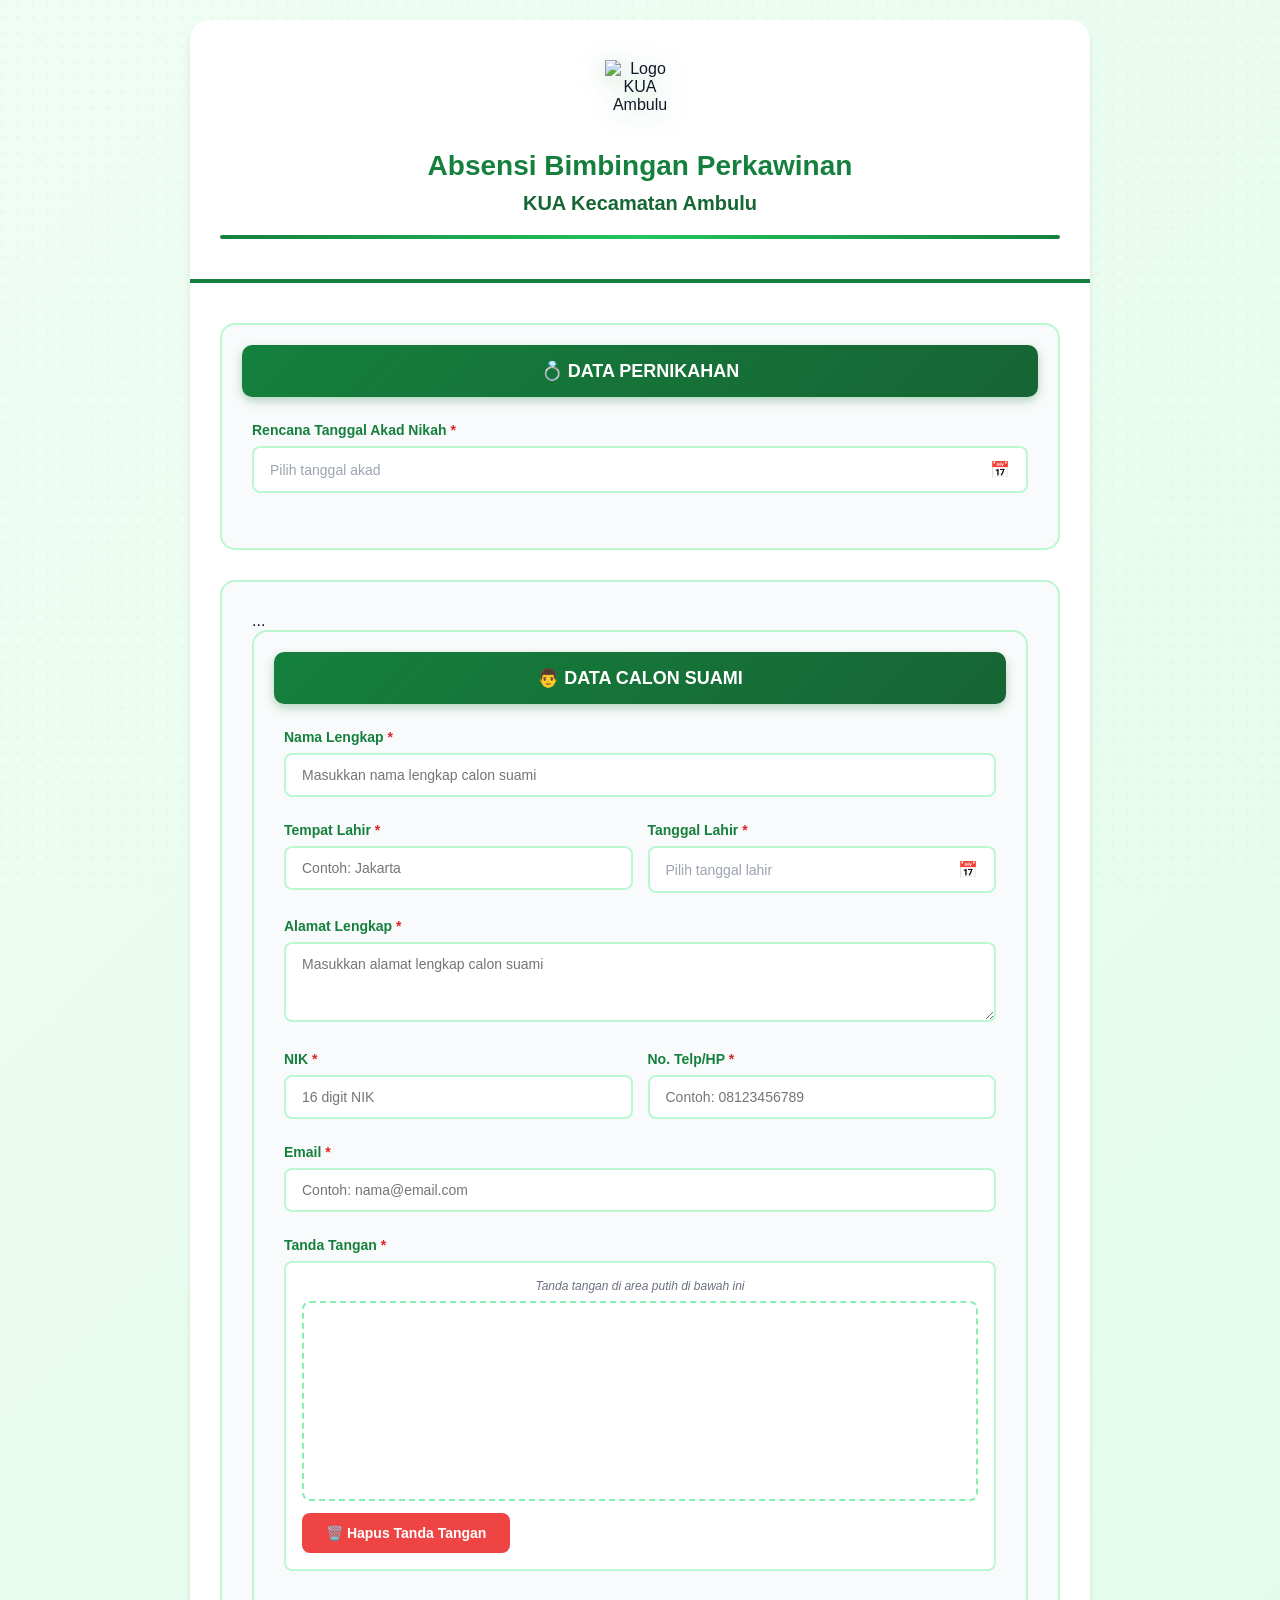
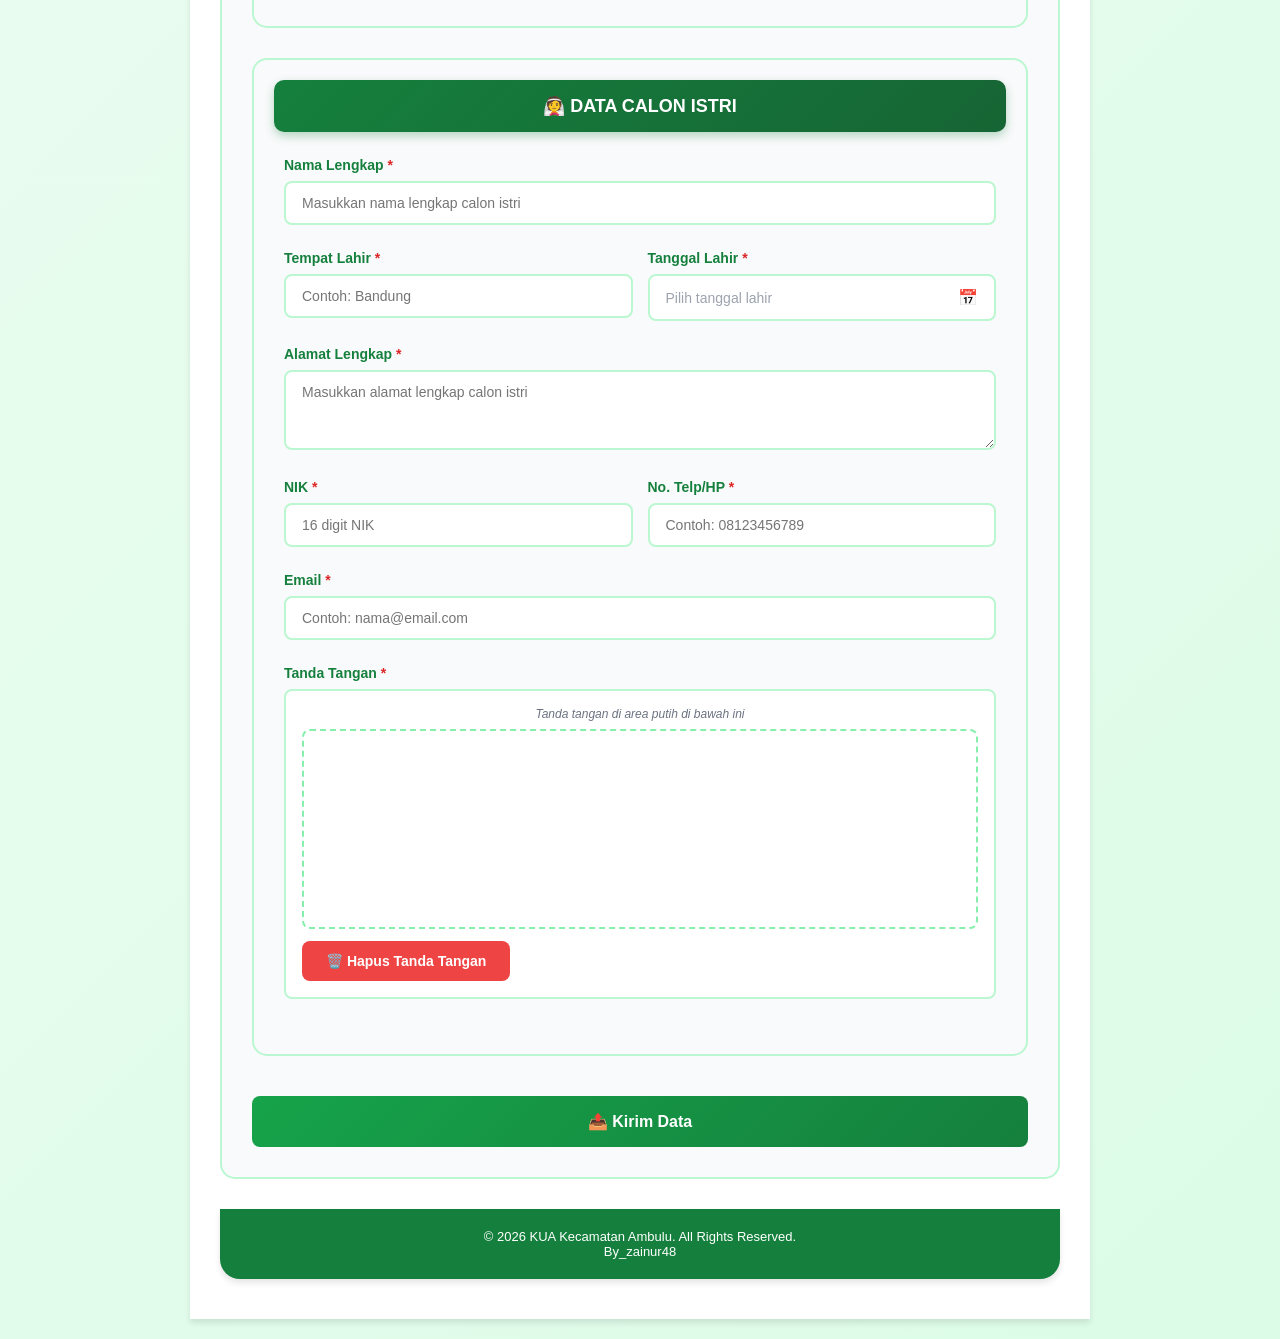
==== commit 3ddc0fe7: "Update index.html" ====
--- a/index.html
+++ b/index.html
@@ -26,6 +26,21 @@
       </div>
 
       <form id="absensiForm">
+        <div class="couple-section">
+          <div class="section-title">💍 DATA PERNIKAHAN</div>
+          
+          <div class="form-group">
+            <label>Rencana Tanggal Akad Nikah <span class="required">*</span></label>
+            <input type="hidden" id="tgl_akad">
+            <div id="tgl_akad_display" class="date-display" tabindex="0" role="button" aria-label="Pilih tanggal akad nikah">
+              <span class="date-display-text">Pilih tanggal akad</span>
+              <span class="date-display-icon">📅</span>
+            </div>
+          </div>
+        </div>
+
+        <div class="couple-section">
+...
         <!-- DATA CALON SUAMI -->
         <div class="couple-section">
           <div class="section-title">👨 DATA CALON SUAMI</div>
--- a/css/style.css
+++ b/css/style.css
@@ -15,6 +15,7 @@
   min-height: 100vh;
   padding: 20px;
   position: relative;
+  /* Paksa warna body agar tidak ikut dark mode sistem */
   color-scheme: light;
   color: #111827;
   background-color: #f0fdf4;
@@ -63,6 +64,7 @@
   filter: drop-shadow(0 4px 12px rgba(21, 128, 61, 0.3));
 }
 
+/* Fallback for old logo div */
 .logo {
   width: 50px;
   height: 50px;
@@ -127,33 +129,6 @@
   color-scheme: light;
 }
 
-/* ============================================
-   SEKSI AKAD NIKAH - Ungu / Merah Muda
-   ============================================ */
-.akad-section {
-  background: #faf5ff;
-  border: 2px solid #ddd6fe;
-}
-
-.akad-section .section-title {
-  background: linear-gradient(135deg, #7c3aed 0%, #6d28d9 100%);
-  box-shadow: 0 4px 10px rgba(124, 58, 237, 0.3);
-}
-
-.akad-section .date-display {
-  border-color: #ddd6fe;
-}
-
-.akad-section .date-display:hover,
-.akad-section .date-display:focus {
-  border-color: #7c3aed;
-  box-shadow: 0 0 0 3px rgba(124, 58, 237, 0.1);
-}
-
-.akad-section label {
-  color: #7c3aed;
-}
-
 /* Form Elements */
 .form-group {
   margin-bottom: 25px;
@@ -202,6 +177,7 @@
   box-shadow: 0 0 0 3px rgba(34, 197, 94, 0.1);
 }
 
+/* Error state */
 input.error,
 textarea.error,
 canvas.error {
@@ -279,11 +255,13 @@
   height: 200px;
   border: 2px dashed #86efac;
   border-radius: 8px;
+  /* PAKSA background putih - tidak ikut dark mode */
   background: #ffffff !important;
   background-color: #ffffff !important;
   cursor: crosshair;
   touch-action: none;
   display: block;
+  /* Cegah dark mode mengubah warna canvas */
   color-scheme: light;
   forced-color-adjust: none;
 }
@@ -577,13 +555,6 @@
   margin-bottom: 10px;
 }
 
-/* Label khusus untuk akad di halaman bukti */
-.bukti-section-label.akad {
-  color: #7c3aed;
-  background: #f5f3ff;
-  border-left-color: #7c3aed;
-}
-
 .bukti-tabel {
   width: 100%;
   border-collapse: collapse;
@@ -610,12 +581,6 @@
   font-weight: 600;
   padding: 6px 0;
   vertical-align: top;
-}
-
-/* Highlight tanggal akad di halaman bukti */
-.bukti-td-val.akad-val {
-  color: #7c3aed;
-  font-weight: 700;
 }
 
 /* --- Catatan --- */
@@ -636,11 +601,11 @@
   text-align: center;
 }
 
-.btn-new-form {
-  background: linear-gradient(135deg, #16a34a 0%, #15803d 100%);
+.btn-ebook {
+  background: linear-gradient(135deg, #1d4ed8 0%, #1e40af 100%);
   color: #ffffff;
   border: none;
-  padding: 14px 36px;
+  padding: 14px 28px;
   border-radius: 10px;
   font-size: 15px;
   font-weight: 700;
@@ -648,12 +613,22 @@
   transition: all 0.3s;
   display: inline-flex;
   align-items: center;
-  gap: 8px;
-}
-
-.btn-new-form:hover {
+  gap: 10px;
+  text-decoration: none;
+  box-shadow: 0 4px 14px rgba(29, 78, 216, 0.3);
+}
+
+.btn-ebook:hover {
   transform: translateY(-2px);
-  box-shadow: 0 6px 20px rgba(22, 163, 74, 0.35);
+  box-shadow: 0 8px 24px rgba(29, 78, 216, 0.4);
+  color: #ffffff;
+}
+
+.bukti-ebook-caption {
+  margin-top: 10px;
+  font-size: 11px;
+  color: #9ca3af;
+  text-align: center;
 }
 
 /* --- Footer Struk --- */
@@ -696,4 +671,4 @@
     width: 110px;
     font-size: 13px;
   }
-}+}
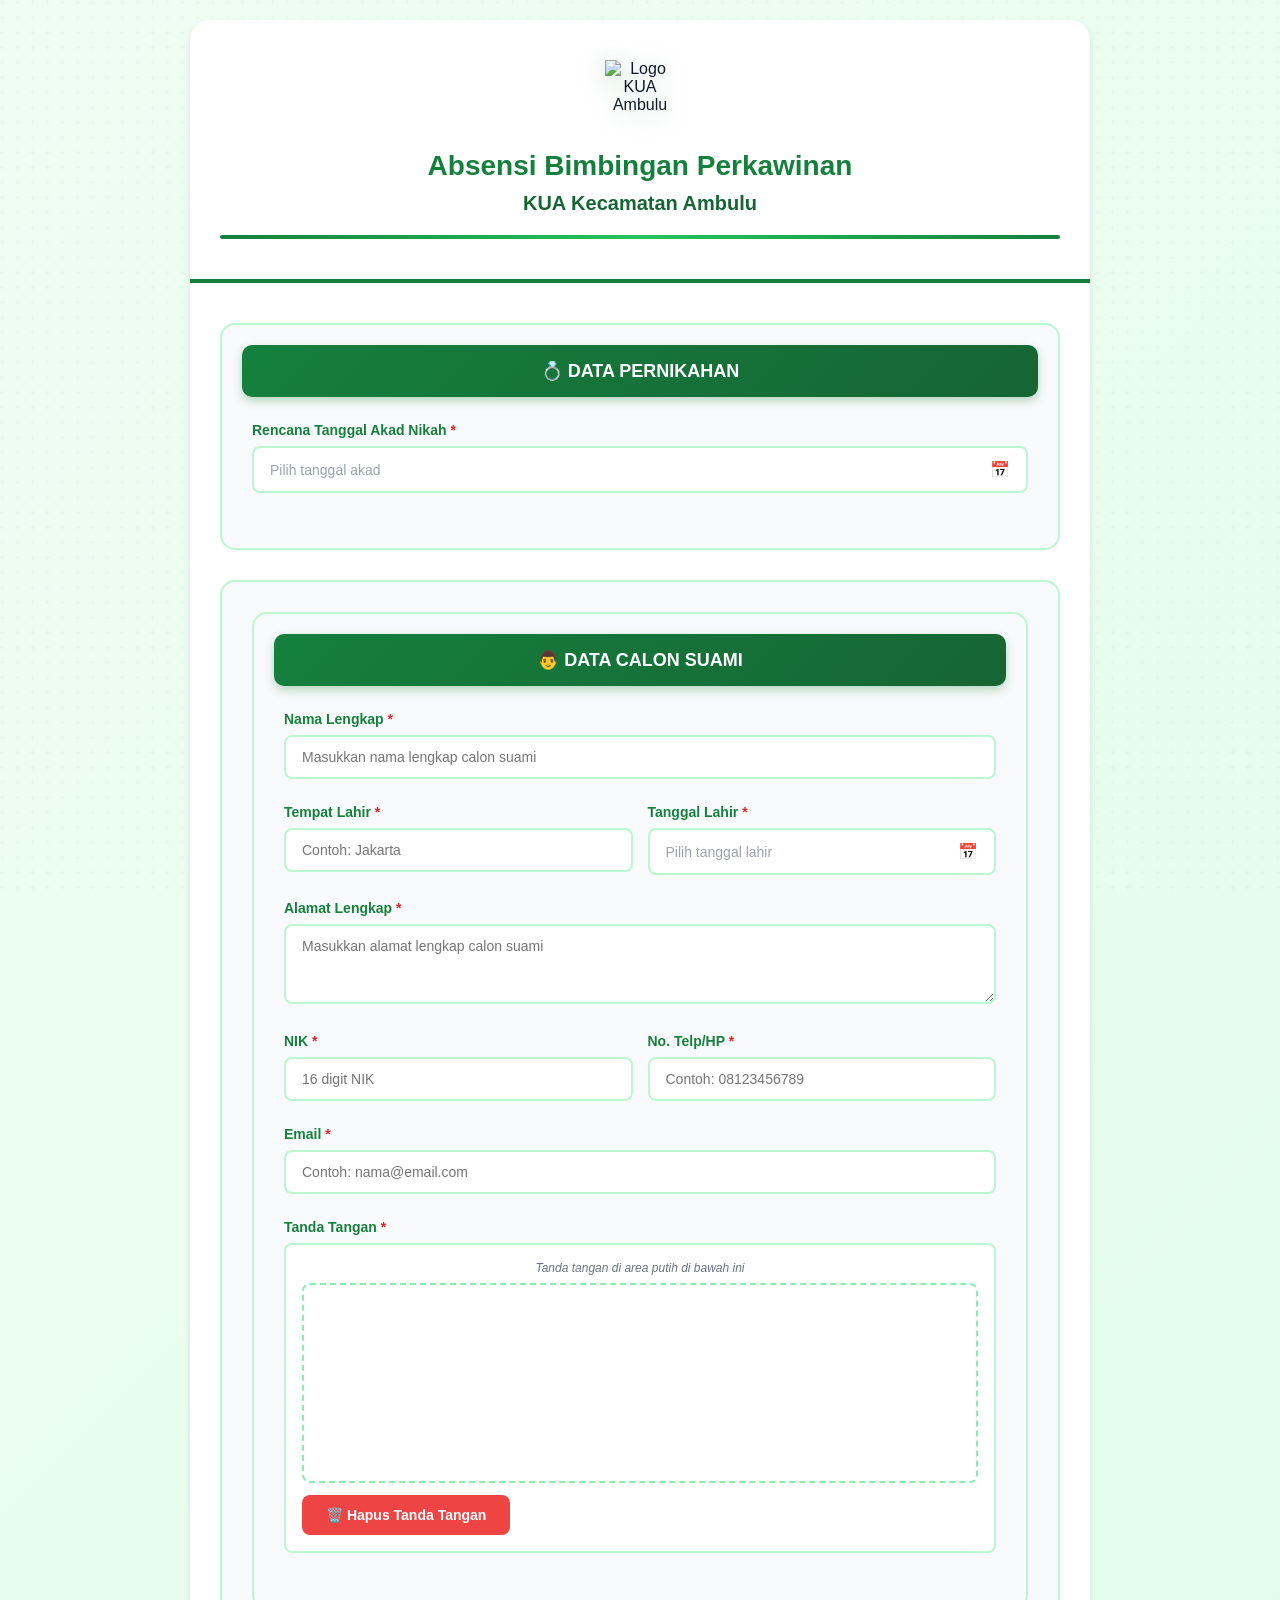
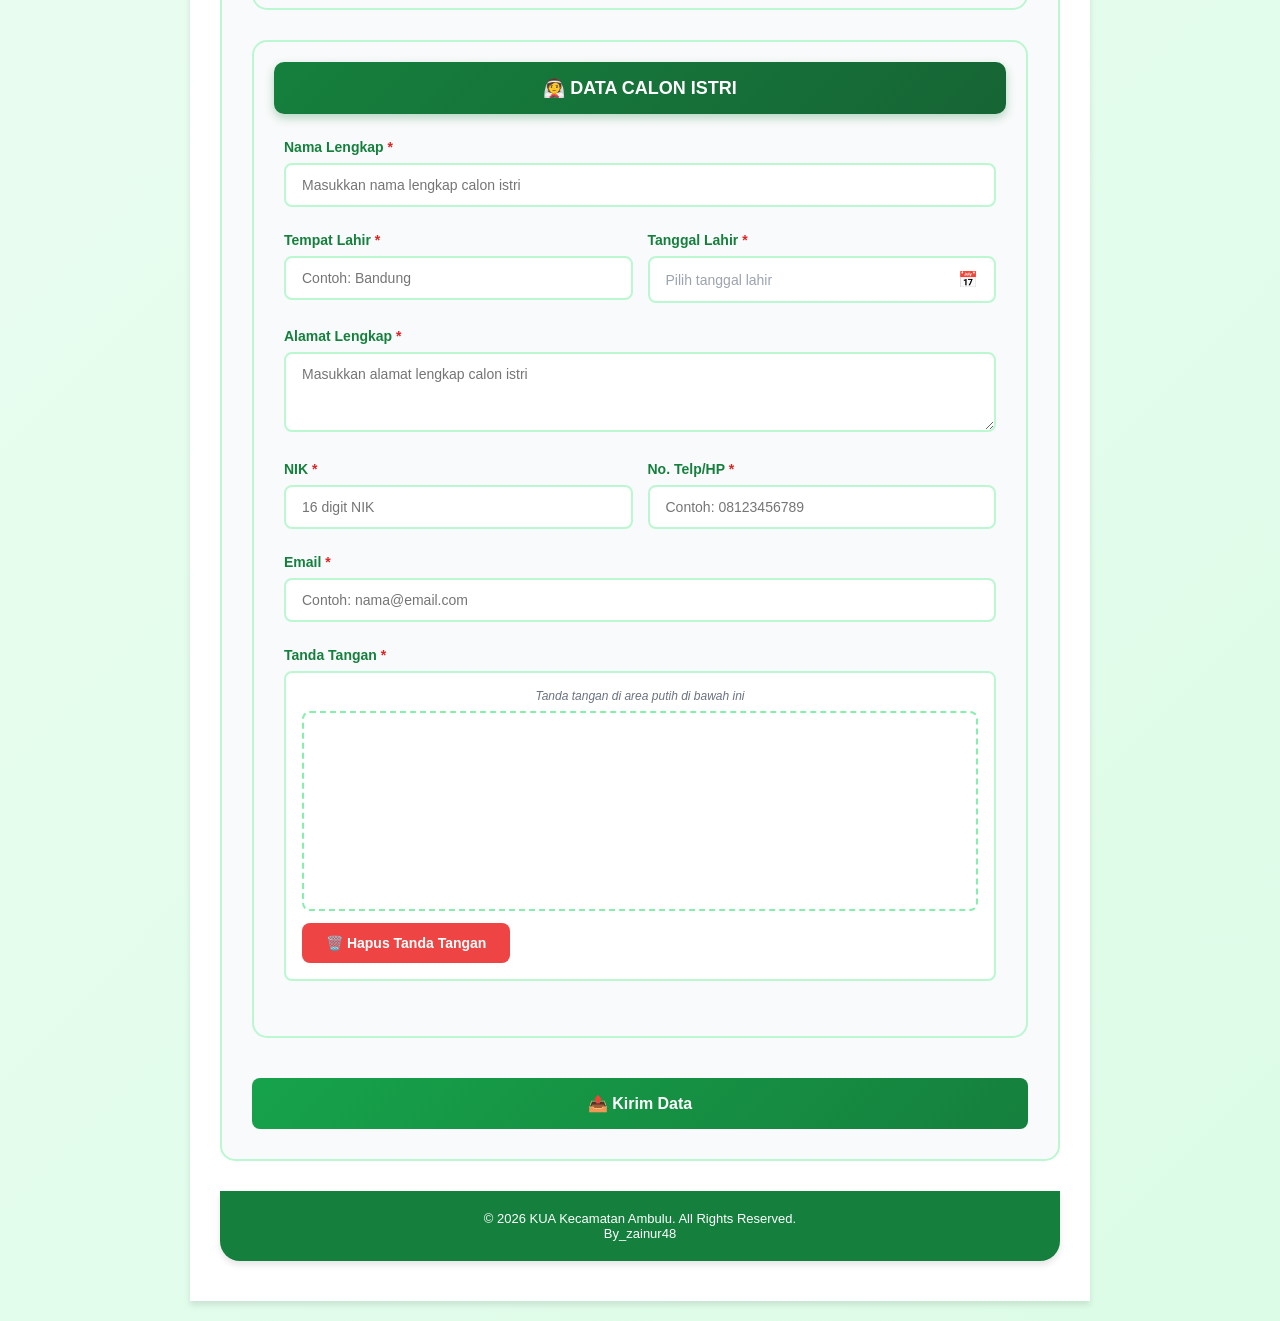
==== commit 751b542f: "Remove unnecessary lines in index.html" ====
--- a/index.html
+++ b/index.html
@@ -40,7 +40,6 @@
         </div>
 
         <div class="couple-section">
-...
         <!-- DATA CALON SUAMI -->
         <div class="couple-section">
           <div class="section-title">👨 DATA CALON SUAMI</div>
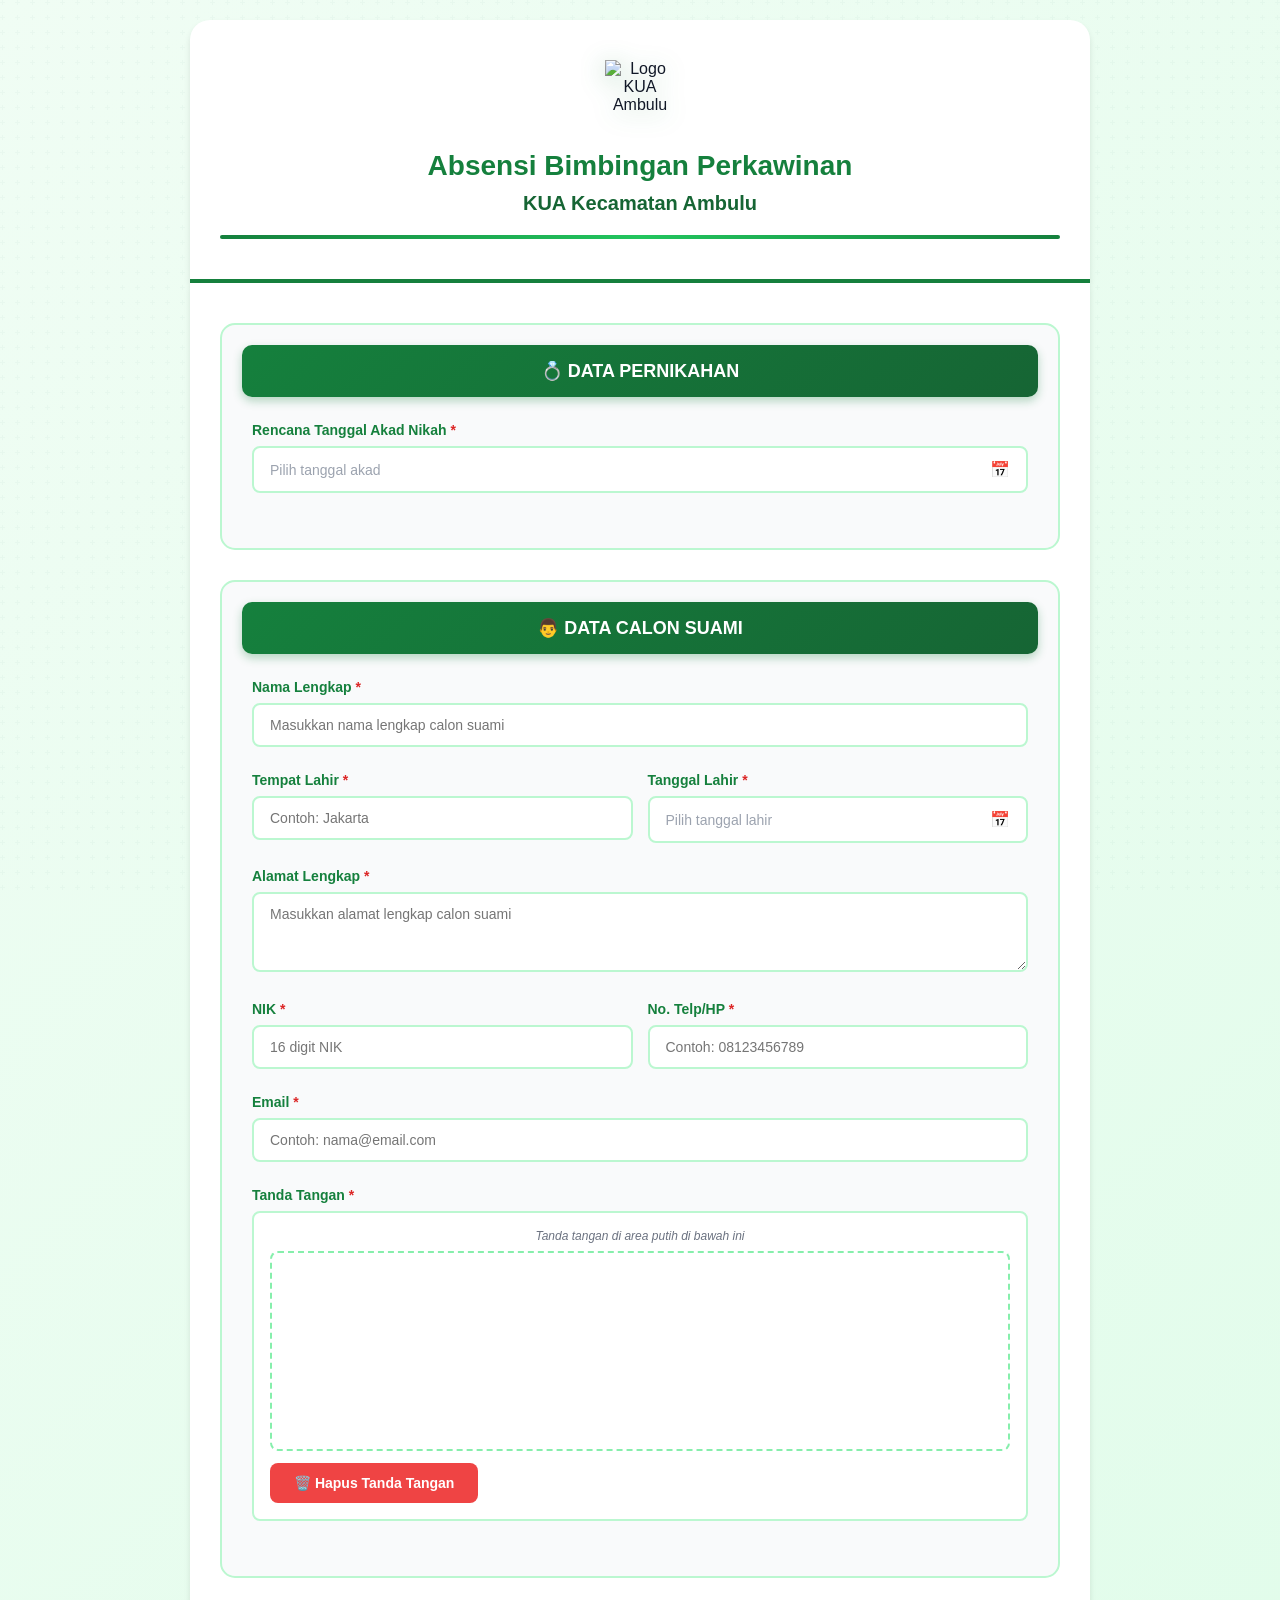
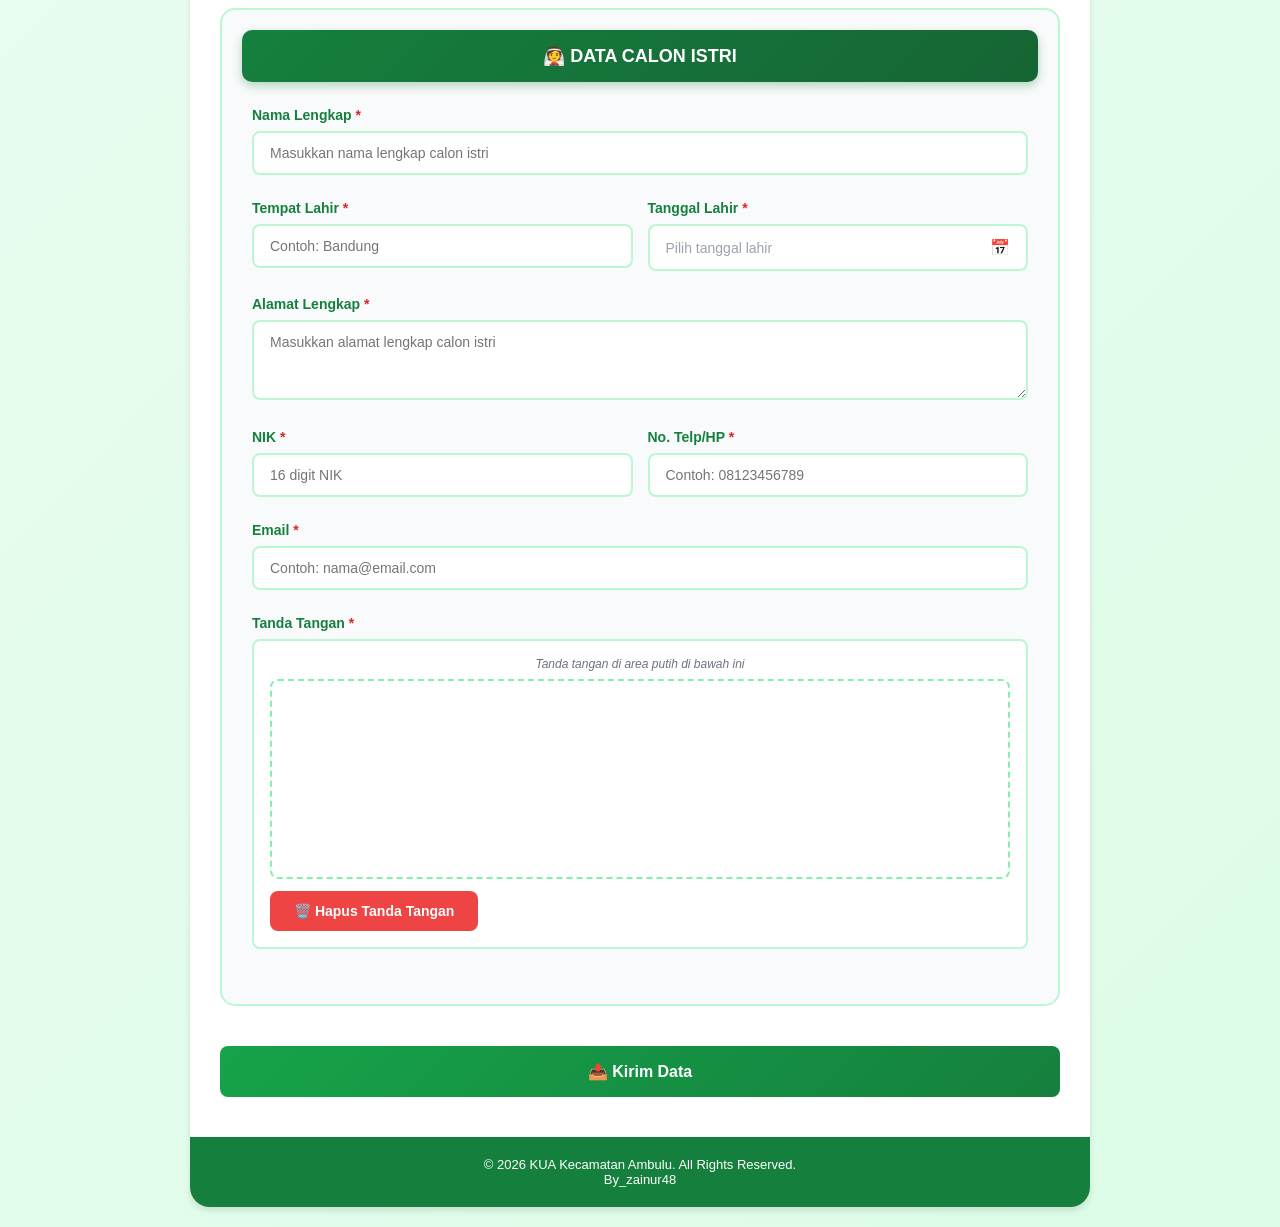
==== commit 4b8b4047: "Remove extra line before couple-section div" ====
--- a/index.html
+++ b/index.html
@@ -38,8 +38,7 @@
             </div>
           </div>
         </div>
-
-        <div class="couple-section">
+        
         <!-- DATA CALON SUAMI -->
         <div class="couple-section">
           <div class="section-title">👨 DATA CALON SUAMI</div>
